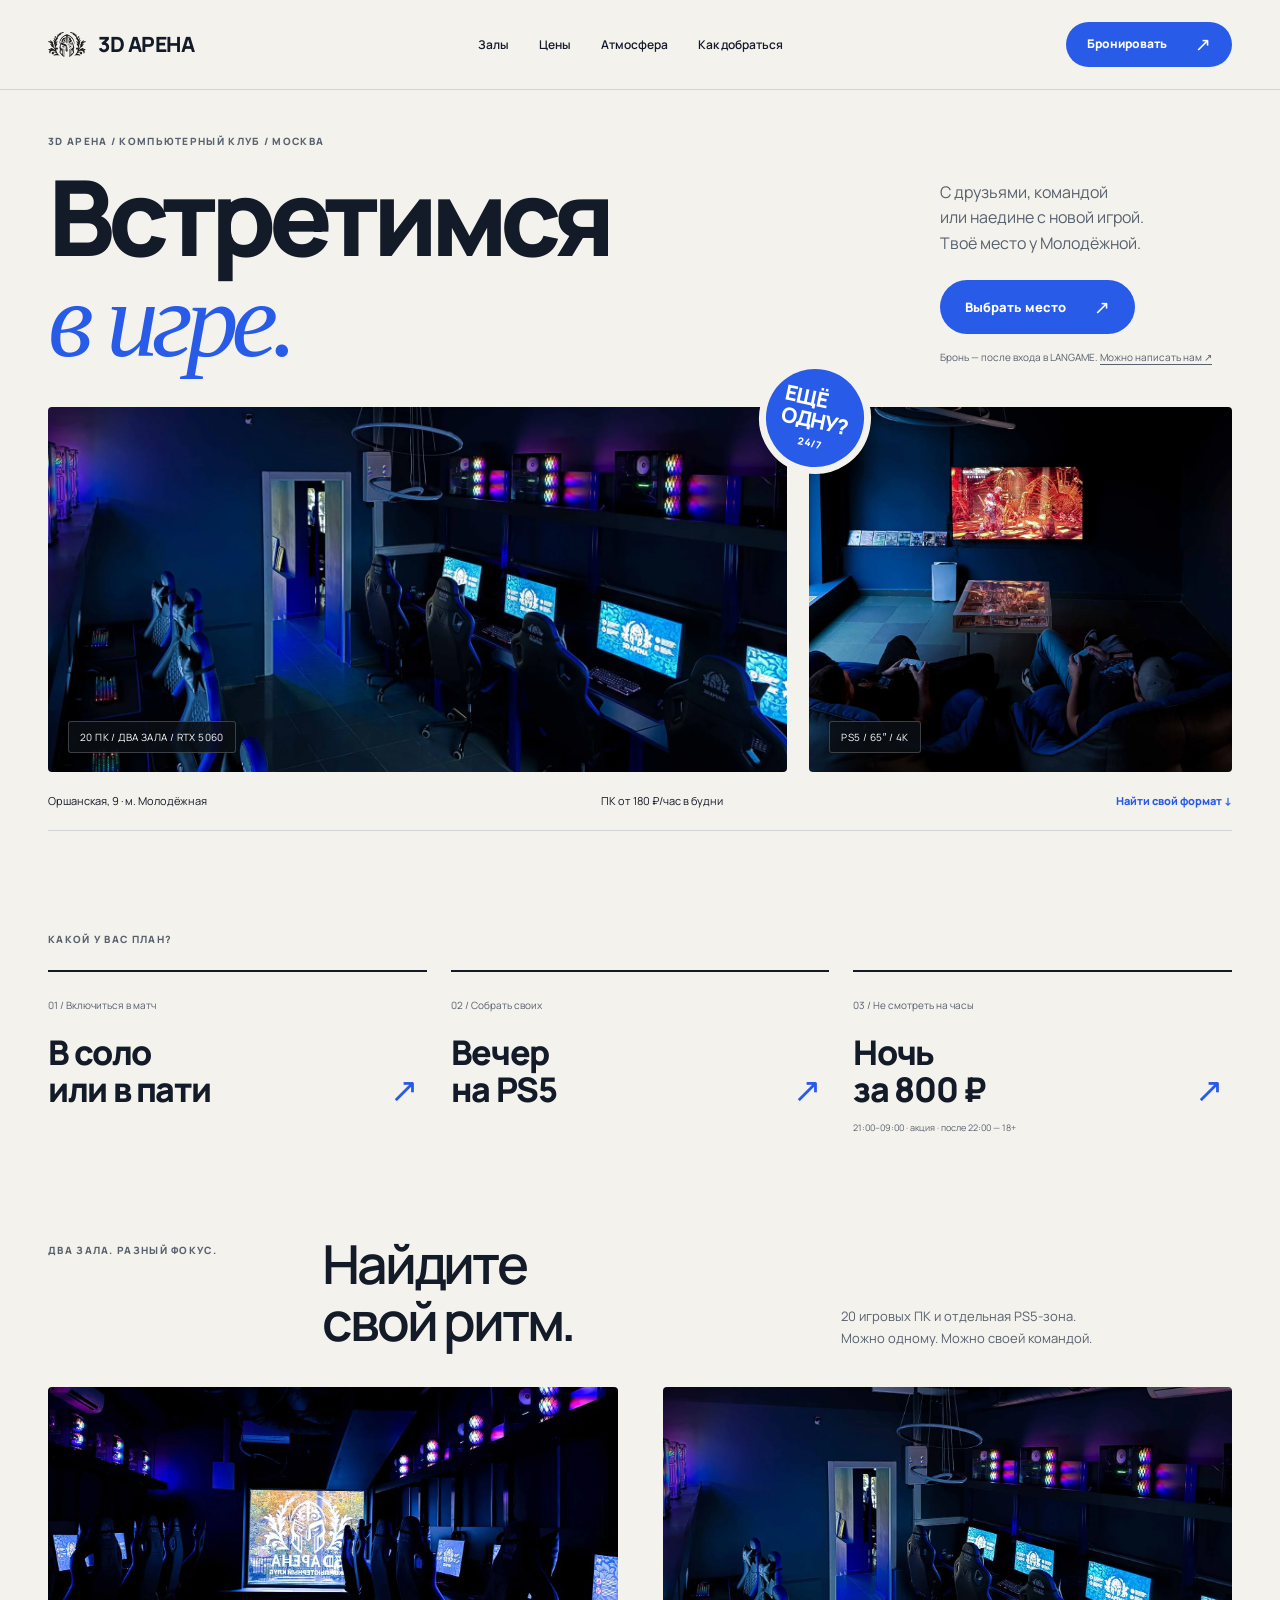
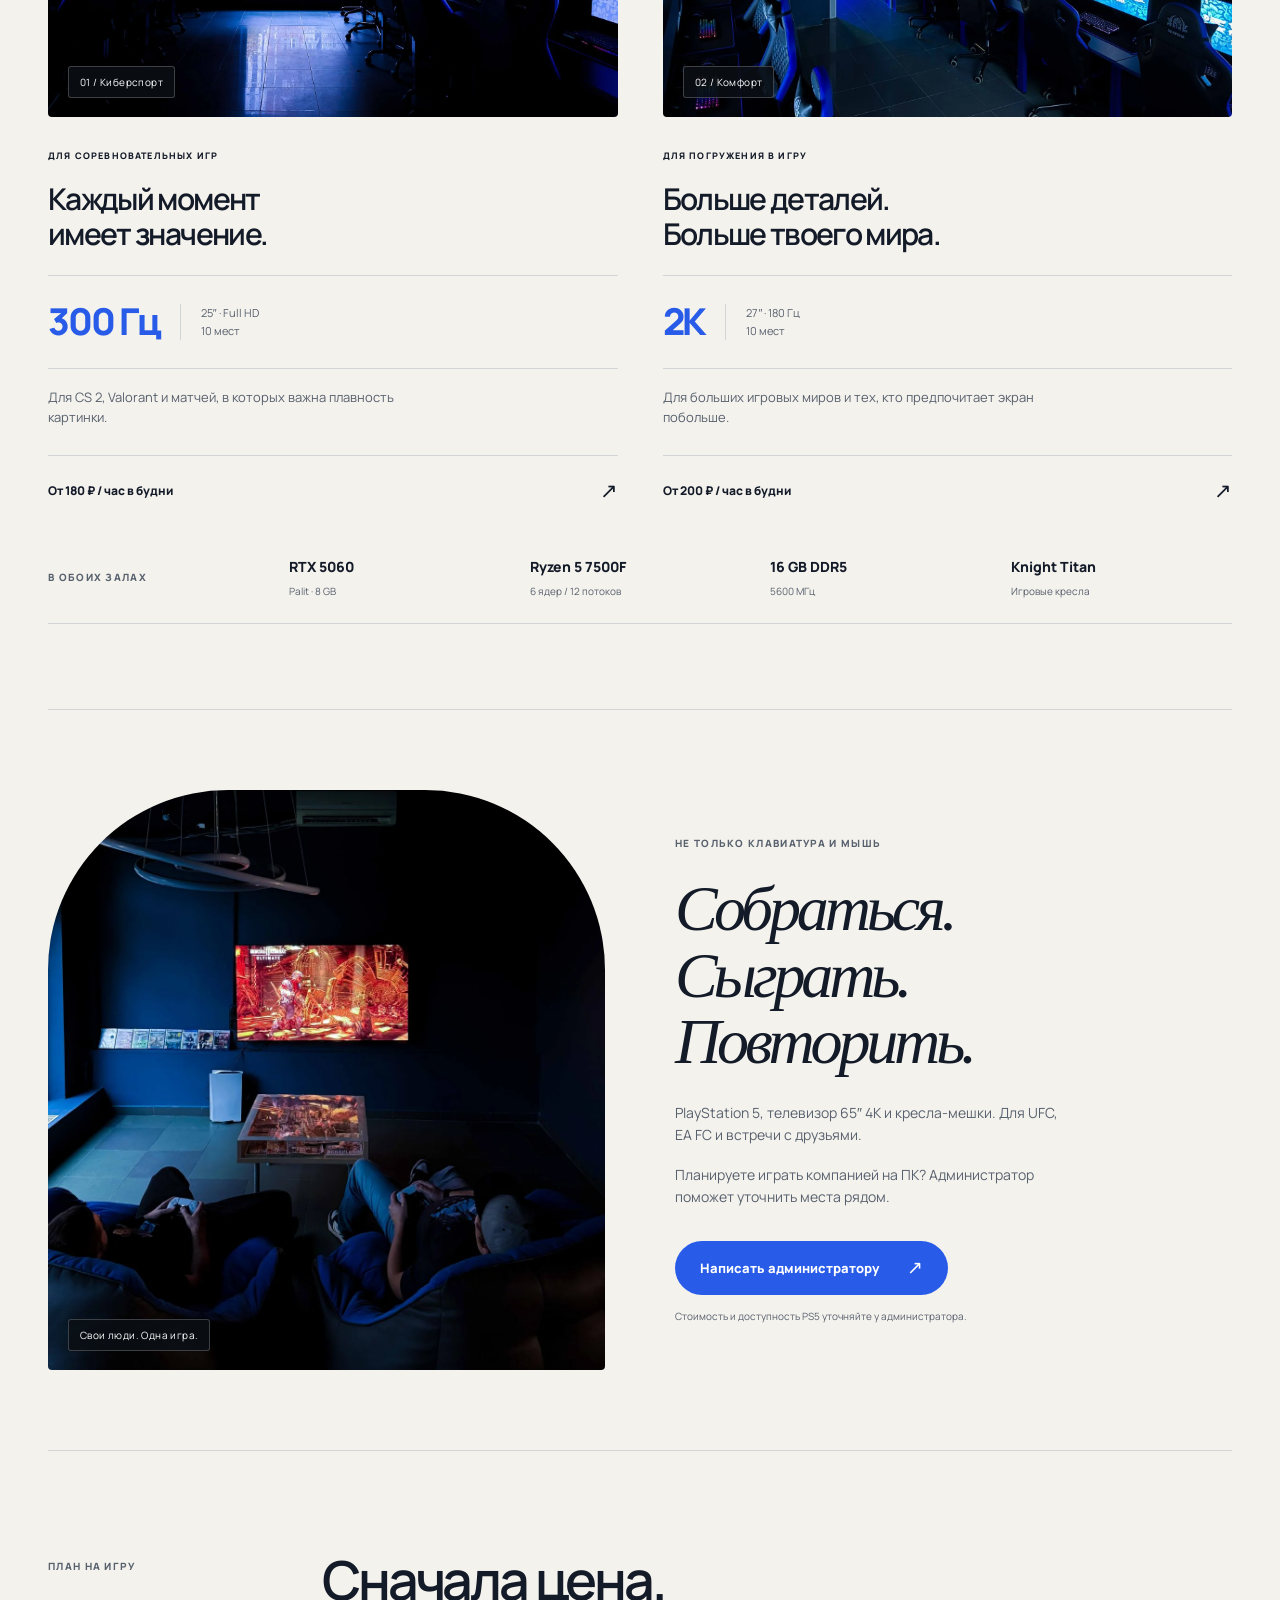
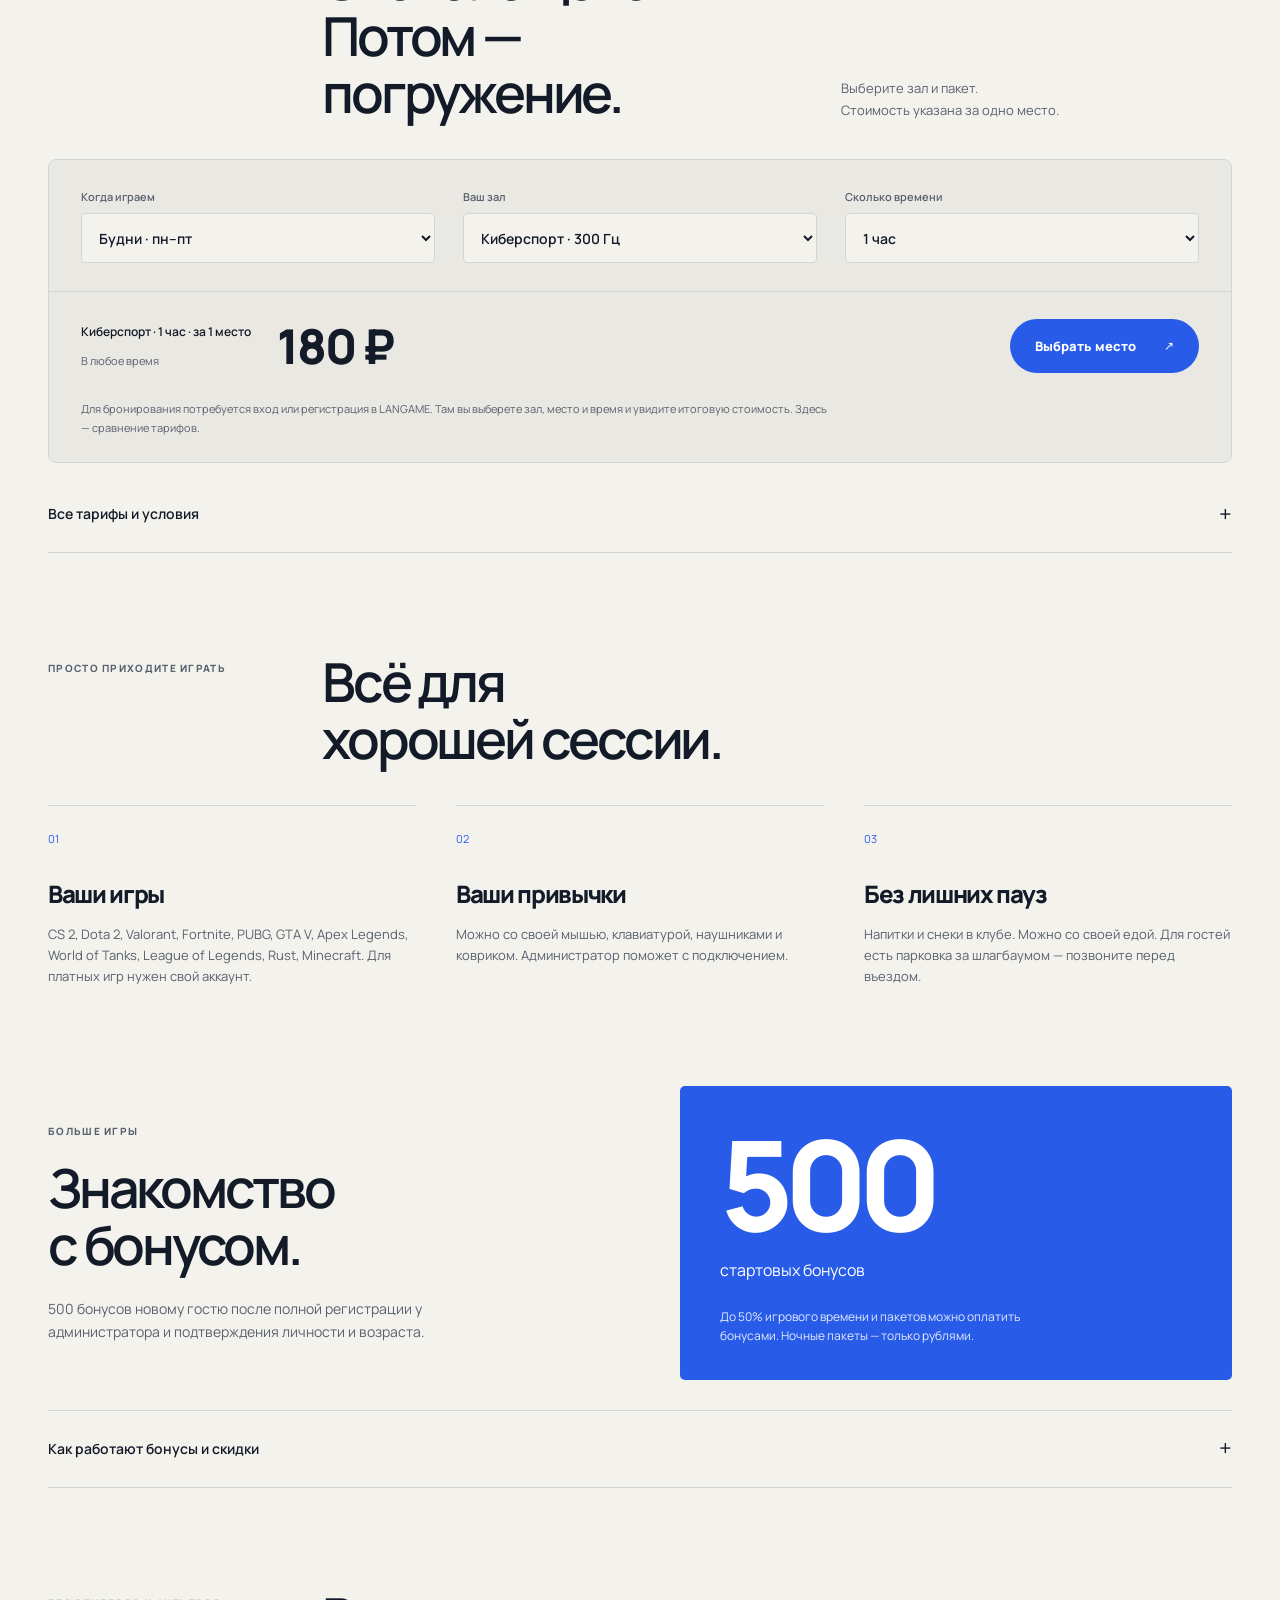
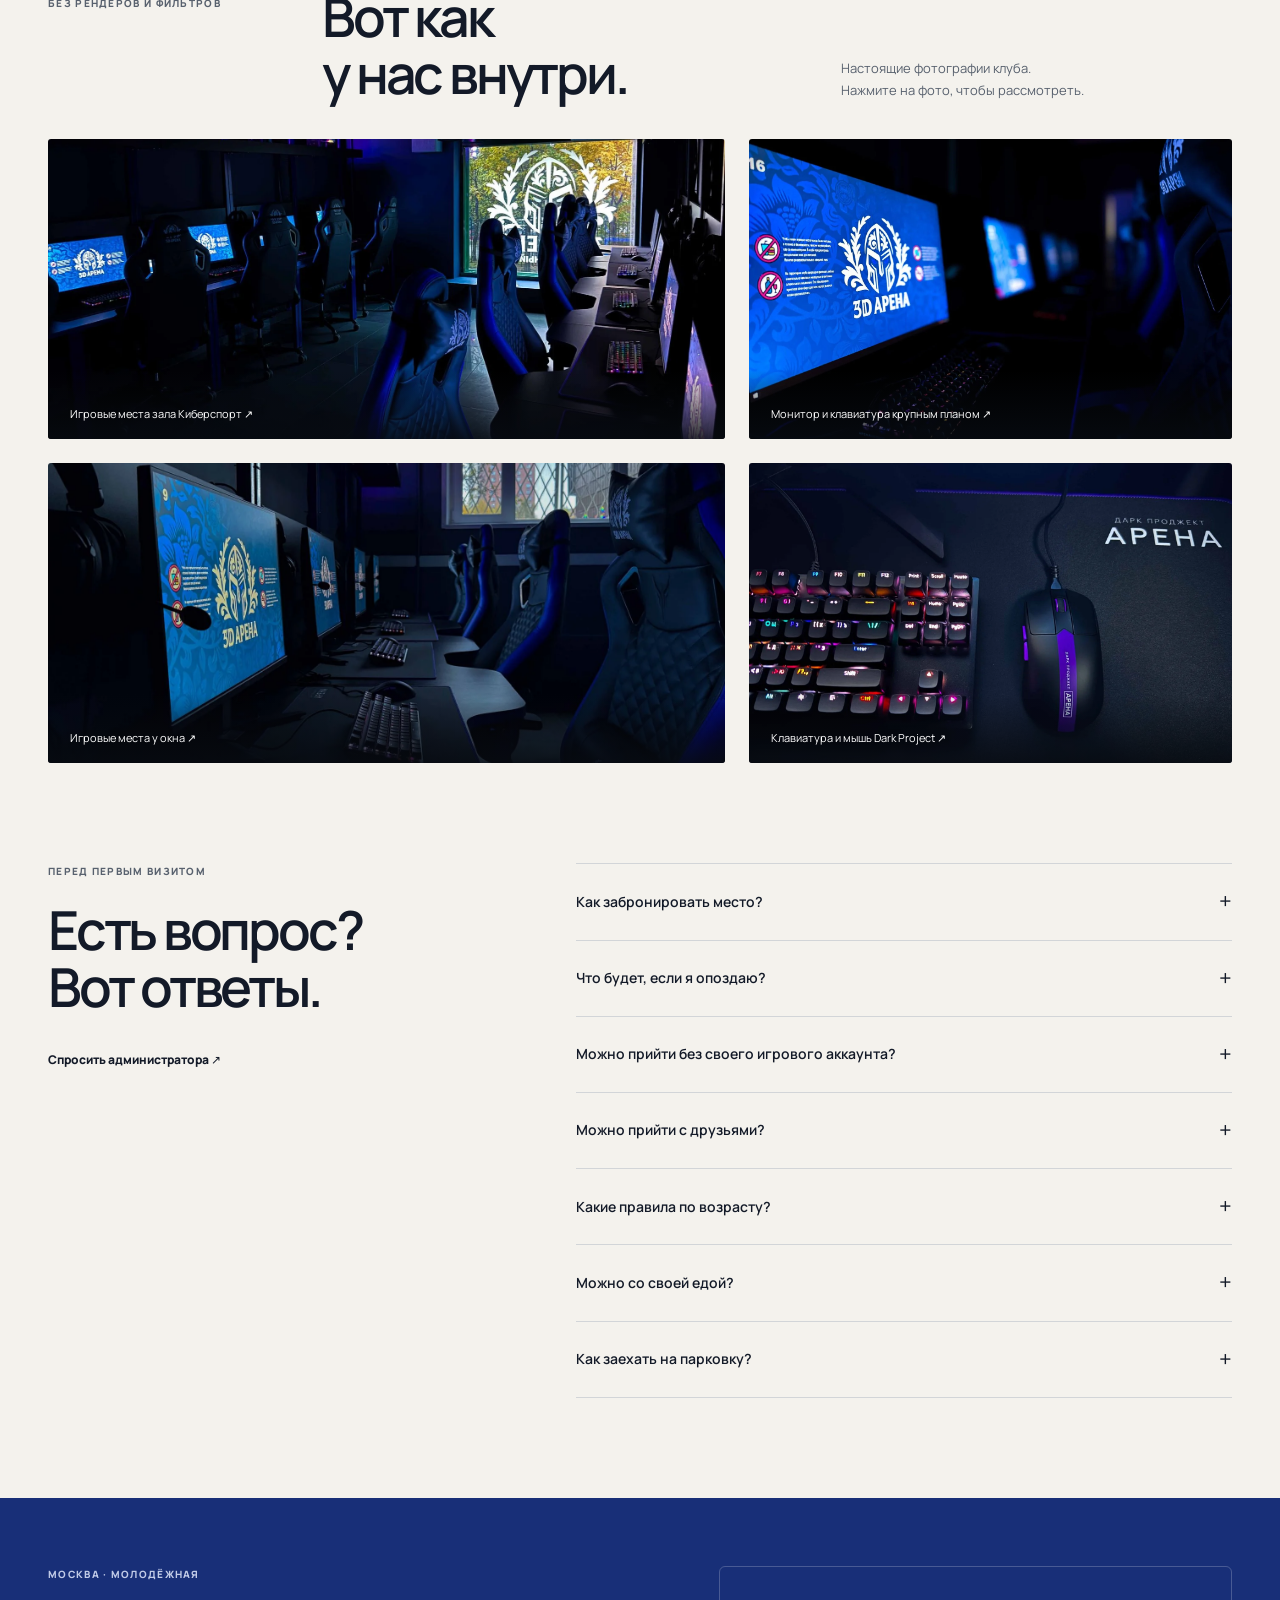
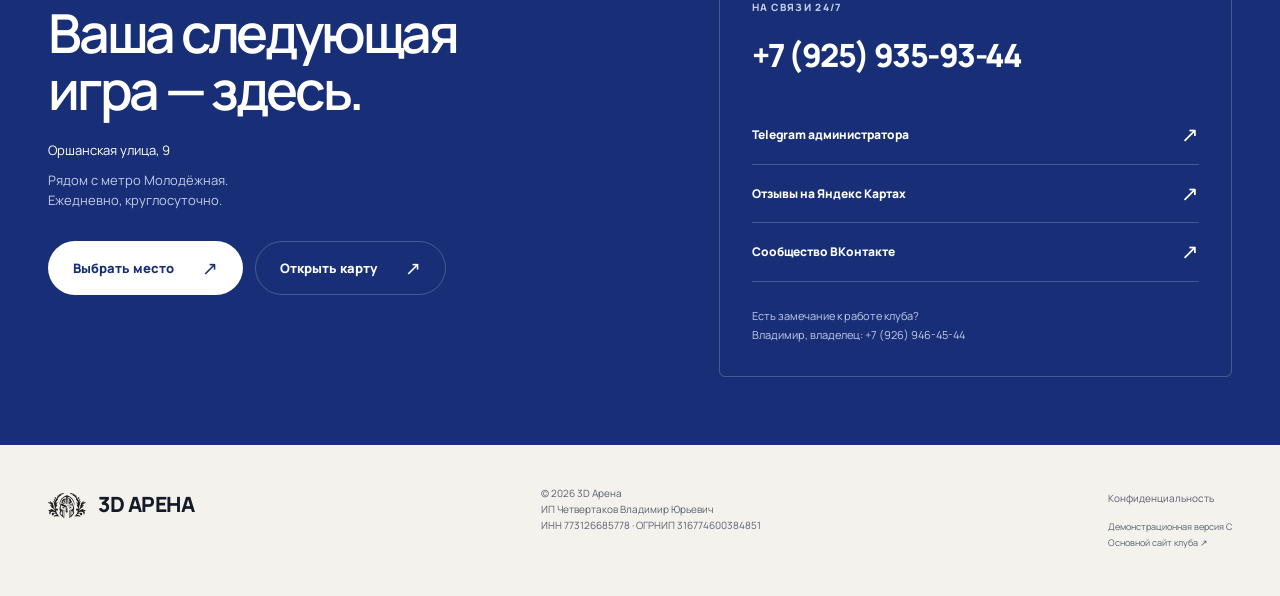
==== index.html @ 1ba3239b "Build Social website concept with verified tariffs and experiment plan" ====
<!doctype html><html lang="ru"><head><meta charset="utf-8"><meta name="viewport" content="width=device-width, initial-scale=1"><meta name="robots" content="noindex, nofollow"><title>3D Арена — встретимся в игре</title><meta name="description" content="Компьютерный клуб 3D Арена у метро Молодёжная. Два зала, RTX 5060, PS5. Оршанская, 9. Круглосуточно."><meta name="theme-color" content="#f3f1eb"><link rel="icon" href="assets/mark.svg" type="image/svg+xml"><link rel="stylesheet" href="styles.css?v=20260918-5"><script defer src="config.js"></script><script defer src="pricing.js"></script><script defer src="attribution.js"></script><script defer src="app.js?v=20260918-5"></script></head><body class="social" data-variant="C"><a class="skip" href="#main">К содержанию</a><header class="header"><a href="./" class="brand" aria-label="3D Арена — главная"><img src="assets/mark.svg" alt="" width="40" height="40"><span>3D АРЕНА</span></a><nav aria-label="Основная навигация"><button class="menu-button" aria-expanded="false" aria-controls="nav-links">Меню <span aria-hidden="true">☰</span></button><div class="nav-links" id="nav-links"><a href="#spaces">Залы</a><a href="#prices">Цены</a><a href="#gallery">Атмосфера</a><a href="#contacts">Как добраться</a></div></nav><a class="button primary header-cta" href="https://langame.ru/799456996_computerniy_club_3d-arena_moskva/booking" data-booking data-track="langame_booking" data-placement="header">Бронировать<span aria-hidden="true">↗</span></a></header><main id="main"><section class="hero-social wrap"><div class="social-hero-heading"><p class="eyebrow">3D АРЕНА / КОМПЬЮТЕРНЫЙ КЛУБ / МОСКВА</p><div class="title-row"><h1>Встретимся<br><em>в игре.</em></h1><div><p>С друзьями, командой<br>или наедине с новой игрой.<br>Твоё место у Молодёжной.</p><a class="button primary" href="https://langame.ru/799456996_computerniy_club_3d-arena_moskva/booking" data-booking data-track="langame_booking" data-placement="hero">Выбрать место<span aria-hidden="true">↗</span></a><p class="booking-note">Бронь — после входа в LANGAME. <a href="https://t.me/IIIDArena" data-track="booking_telegram">Можно написать нам ↗</a></p></div></div></div><div class="photo-story"><div class="story-wide"><img class="" src="assets/hall-15.webp" alt="Игровой зал Комфорт в 3D Арене" width="1600" height="1200" loading="eager" decoding="async" fetchpriority=high><span class="image-tag">20 ПК / ДВА ЗАЛА / RTX 5060</span></div><div class="story-side"><img class="" src="assets/hall-12.webp" alt="Зона PlayStation 5 для встречи с друзьями" width="1600" height="1200" loading="eager" decoding="async" fetchpriority=high><span class="image-tag">PS5 / 65″ / 4K</span></div><div class="round-label" aria-hidden="true">ЕЩЁ<br>ОДНУ?<span>24/7</span></div></div><div class="social-caption"><span>Оршанская, 9 · м. Молодёжная</span><span>ПК от 180 ₽/час в будни</span><a href="#spaces">Найти свой формат ↓</a></div></section><section class="wrap scenarios"><p class="eyebrow">Какой у вас план?</p><div><a href="#spaces"><span>01 / Включиться в матч</span><strong>В соло<br>или в пати <i>↗</i></strong></a><a href="#together"><span>02 / Собрать своих</span><strong>Вечер<br>на PS5 <i>↗</i></strong></a><a href="#prices"><span>03 / Не смотреть на часы</span><strong>Ночь<br>за 800 ₽ <i>↗</i></strong><small>21:00–09:00 · акция · после 22:00 — 18+</small></a></div></section><section class="wrap spaces" id="spaces"><div class="section-top"><p class="eyebrow">Два зала. Разный фокус.</p><h2>Найдите<br>свой ритм.</h2><p>20 игровых ПК и отдельная PS5-зона.<br>Можно одному. Можно своей командой.</p></div><div class="space-grid"><article class="space-card"><div class="space-image"><img class="" src="assets/hall-01.webp" alt="Зал Киберспорт: ряды игровых компьютеров в 3D Арене" width="1600" height="1200" loading="lazy" decoding="async" ><span class="image-tag">01 / Киберспорт</span></div><div class="space-copy"><span class="eyebrow">Для соревновательных игр</span><h3>Каждый момент<br>имеет значение.</h3><div class="spec-line"><strong>300 Гц</strong><span>25″ · Full HD<br>10 мест</span></div><p>Для CS 2, Valorant и матчей, в которых важна плавность картинки.</p><a class="text-link" href="#prices" data-choose-hall="esports">От 180 ₽ / час в будни <span>↗</span></a></div></article><article class="space-card"><div class="space-image"><img class="" src="assets/hall-15.webp" alt="Зал Комфорт: игровые места с большими мониторами" width="1600" height="1200" loading="lazy" decoding="async" ><span class="image-tag">02 / Комфорт</span></div><div class="space-copy"><span class="eyebrow">Для погружения в игру</span><h3>Больше деталей.<br>Больше твоего мира.</h3><div class="spec-line"><strong>2K</strong><span>27″ · 180 Гц<br>10 мест</span></div><p>Для больших игровых миров и тех, кто предпочитает экран побольше.</p><a class="text-link" href="#prices" data-choose-hall="comfort">От 200 ₽ / час в будни <span>↗</span></a></div></article></div><div class="hardware"><p class="eyebrow">В обоих залах</p><div><strong>RTX 5060</strong><span>Palit · 8 GB</span></div><div><strong>Ryzen 5 7500F</strong><span>6 ядер / 12 потоков</span></div><div><strong>16 GB DDR5</strong><span>5600 МГц</span></div><div><strong>Knight Titan</strong><span>Игровые кресла</span></div></div></section><section class="social-section wrap" id="together"><div class="social-photo"><img class="" src="assets/hall-12.webp" alt="Друзья играют на PlayStation 5 в зоне с креслами-мешками" width="1600" height="1200" loading="lazy" decoding="async" ><span class="image-tag">Свои люди. Одна игра.</span></div><div class="social-copy"><p class="eyebrow">Не только клавиатура и мышь</p><h2>Собраться.<br>Сыграть.<br>Повторить.</h2><p>PlayStation 5, телевизор 65″ 4K и кресла-мешки. Для UFC, EA FC и встречи с друзьями.</p><p>Планируете играть компанией на ПК? Администратор поможет уточнить места рядом.</p><a class="button primary" href="https://t.me/IIIDArena" data-track="booking_telegram">Написать администратору <span>↗</span></a><small>Стоимость и доступность PS5 уточняйте у администратора.</small></div></section><section class="picker-section wrap" id="prices"><div class="section-top"><p class="eyebrow">План на игру</p><h2>Сначала цена.<br>Потом — погружение.</h2><p>Выберите зал и пакет.<br>Стоимость указана за одно место.</p></div><div id="price-picker" class="price-picker" hidden><div class="picker-controls"><label>Когда играем<select name="day"><option value="weekday">Будни · пн–пт</option><option value="weekend">Выходные · сб–вс</option></select></label><label>Ваш зал<select name="hall"><option value="esports">Киберспорт · 300 Гц</option><option value="comfort">Комфорт · 2K</option></select></label><label>Сколько времени<select name="pack"><option value="hour">1 час</option><option value="three">3 часа</option><option value="six">6 часов</option><option value="night">Ночь · 21:00–09:00</option><option value="morning">Утро · 08:00–13:00</option></select></label></div><div class="quote" aria-live="polite" aria-atomic="true"><div><span id="quote-label">Киберспорт · 1 час · за 1 место</span><strong id="quote-price">180 ₽</strong><small id="quote-condition">В любое время</small></div><a class="button primary" href="https://langame.ru/799456996_computerniy_club_3d-arena_moskva/booking" data-booking data-track="langame_booking" data-placement="price_picker">Выбрать место<span aria-hidden="true">↗</span></a></div><p class="fine">Для бронирования потребуется вход или регистрация в LANGAME. Там вы выберете зал, место и время и увидите итоговую стоимость. Здесь — сравнение тарифов.</p></div><details class="all-prices"><summary>Все тарифы и условия <span aria-hidden="true">+</span></summary><div class="table-scroll"><table><caption>Цена за одно место, ₽</caption><thead><tr><th scope="col">День / зал</th><th scope="col">1 час</th><th scope="col">3 часа</th><th scope="col">6 часов</th><th scope="col">Ночь*</th><th scope="col">Утро**</th></tr></thead><tbody><tr><th scope="row">Будни · Киберспорт</th><td>180</td><td>490</td><td>870</td><td>800</td><td>540</td></tr><tr><th scope="row">Будни · Комфорт</th><td>200</td><td>540</td><td>960</td><td>800</td><td>600</td></tr><tr><th scope="row">Выходные · Киберспорт</th><td>200</td><td>540</td><td>960</td><td>800</td><td>600</td></tr><tr><th scope="row">Выходные · Комфорт</th><td>220</td><td>600</td><td>1 060</td><td>800</td><td>660</td></tr></tbody></table></div><p class="fine">* Ночь 21:00–09:00: акция 800 ₽ вместо базовой цены. Базовая цена: Киберспорт 1 080 / 1 190 ₽, Комфорт 1 190 / 1 310 ₽ (будни / выходные). Ночной пакет оплачивается рублями. После 22:00 — 18+.</p><p class="fine">** Утро 08:00–13:00. Будни — понедельник–пятница; выходные — суббота–воскресенье. Условия акций и тариф на дату посещения уточняйте в LANGAME или у администратора.</p></details><noscript><p>Для сравнения цен откройте «Все тарифы и условия» выше.</p></noscript></section><section class="wrap visit"><div class="section-top"><p class="eyebrow">Просто приходите играть</p><h2>Всё для<br>хорошей сессии.</h2></div><div class="benefit-grid"><article><span class="number">01</span><h3>Ваши игры</h3><p>CS 2, Dota 2, Valorant, Fortnite, PUBG, GTA V, Apex Legends, World of Tanks, League of Legends, Rust, Minecraft. Для платных игр нужен свой аккаунт.</p></article><article><span class="number">02</span><h3>Ваши привычки</h3><p>Можно со своей мышью, клавиатурой, наушниками и ковриком. Администратор поможет с подключением.</p></article><article><span class="number">03</span><h3>Без лишних пауз</h3><p>Напитки и снеки в клубе. Можно со своей едой. Для гостей есть парковка за шлагбаумом — позвоните перед въездом.</p></article></div></section><section class="wrap promos" id="offers"><div class="offer-head"><p class="eyebrow">Больше игры</p><h2>Знакомство<br>с бонусом.</h2><p>500 бонусов новому гостю после полной регистрации у администратора и подтверждения личности и возраста.</p></div><div class="offer-number"><strong>500</strong><span>стартовых бонусов</span><p>До 50% игрового времени и пакетов можно оплатить бонусами. Ночные пакеты — только рублями.</p></div><details><summary>Как работают бонусы и скидки <span>+</span></summary><div class="bonus-grid"><div><h3>Приглашайте друзей</h3><p>100 бонусов за нового гостя. Ещё по 100 бонусов за подписку на Telegram и VK после подтверждения администратору.</p></div><div><h3>За разовое пополнение</h3><p>От 1 000 ₽ → +150 бонусов<br>От 2 000 ₽ → +350<br>От 3 000 ₽ → +600<br>От 4 000 ₽ → +900<br>От 5 000 ₽ → +1 250</p></div><div><h3>Накопительная скидка</h3><p>От 5 000 ₽ → 1%<br>От 10 001 ₽ → 2%<br>От 20 001 ₽ → 3%<br>От 30 001 ₽ → 4%<br>От 40 001 ₽ → 5%</p></div></div><p class="fine">Каждая акция действует отдельно. Текущие условия уточняйте у администратора. Для активации стартовых бонусов нужен документ для подтверждения личности и возраста.</p><a class="text-link" href="https://t.me/IIIDArena" data-track="booking_telegram">Уточнить условия <span>↗</span></a></details></section><section class="wrap gallery" id="gallery"><div class="section-top"><p class="eyebrow">Без рендеров и фильтров</p><h2>Вот как<br>у нас внутри.</h2><p>Настоящие фотографии клуба.<br>Нажмите на фото, чтобы рассмотреть.</p></div><div class="gallery-grid"><a href="assets/hall-03.webp" data-photo><img class="" src="assets/hall-03.webp" alt="Игровые места зала Киберспорт" width="1600" height="1200" loading="lazy" decoding="async" ><span>Игровые места зала Киберспорт ↗</span></a><a href="assets/hall-07.webp" data-photo><img class="" src="assets/hall-07.webp" alt="Монитор и клавиатура крупным планом" width="1600" height="1200" loading="lazy" decoding="async" ><span>Монитор и клавиатура крупным планом ↗</span></a><a href="assets/hall-13.webp" data-photo><img class="" src="assets/hall-13.webp" alt="Игровые места у окна" width="1600" height="1200" loading="lazy" decoding="async" ><span>Игровые места у окна ↗</span></a><a href="assets/hall-14.webp" data-photo><img class="" src="assets/hall-14.webp" alt="Клавиатура и мышь Dark Project" width="1600" height="1200" loading="lazy" decoding="async" ><span>Клавиатура и мышь Dark Project ↗</span></a></div></section><section class="wrap faq" id="faq"><div><p class="eyebrow">Перед первым визитом</p><h2>Есть вопрос?<br>Вот ответы.</h2><a class="text-link" href="https://t.me/IIIDArena" data-track="booking_telegram">Спросить администратора ↗</a></div><div><details><summary>Как забронировать место?<span aria-hidden="true">+</span></summary><p>Нажмите «Выбрать место»: откроется LANGAME. Войдите или зарегистрируйтесь, затем выберите зал, компьютер и время. Итоговая стоимость и наличие мест показываются в системе бронирования.</p></details><details><summary>Что будет, если я опоздаю?<span aria-hidden="true">+</span></summary><p>Оплаченная бронь сохраняется до конца забронированного времени. Бронь до оплаты — 15 минут. Если задерживаетесь, предупредите администратора.</p></details><details><summary>Можно прийти без своего игрового аккаунта?<span aria-hidden="true">+</span></summary><p>Для бесплатных игр, включая CS 2 и Dota 2, есть гостевые аккаунты. Для платных игр используйте свой аккаунт.</p></details><details><summary>Можно прийти с друзьями?<span aria-hidden="true">+</span></summary><p>Да. В каждом зале 10 мест. До приезда выберите соседние места в LANGAME или уточните наличие у администратора.</p></details><details><summary>Какие правила по возрасту?<span aria-hidden="true">+</span></summary><p>На сайте клуба указан режим 18+ после 22:00. Для регистрации и подтверждения возраста возьмите документ. Условия дневного посещения уточняйте у администратора.</p></details><details><summary>Можно со своей едой?<span aria-hidden="true">+</span></summary><p>Да. В клубе также есть напитки, снеки, микроволновка и гриль для сэндвичей.</p></details><details><summary>Как заехать на парковку?<span aria-hidden="true">+</span></summary><p>Парковка для гостей находится во дворе за шлагбаумом. Позвоните +7 (925) 935-93-44: администратор подскажет, как заехать. Наличие свободного места уточняйте перед приездом.</p></details></div></section><section class="contacts" id="contacts"><div class="wrap contacts-grid"><div><p class="eyebrow">Москва · Молодёжная</p><h2>Ваша следующая<br>игра — здесь.</h2><p class="address">Оршанская улица, 9</p><p>Рядом с метро Молодёжная.<br>Ежедневно, круглосуточно.</p><div class="actions"><a class="button primary" href="https://langame.ru/799456996_computerniy_club_3d-arena_moskva/booking" data-booking data-track="langame_booking" data-placement="contacts">Выбрать место<span aria-hidden="true">↗</span></a><a class="button secondary" href="https://yandex.ru/maps/org/3d_arena/107910722858/" data-track="route_click">Открыть карту <span>↗</span></a></div></div><div class="contact-card"><p class="eyebrow">На связи 24/7</p><a class="phone" href="tel:+79259359344" data-track="booking_call">+7 (925) 935-93-44</a><a class="text-link" href="https://t.me/IIIDArena" data-track="booking_telegram">Telegram администратора <span>↗</span></a><a class="text-link" href="https://yandex.ru/maps/org/3d_arena/107910722858/" data-track="reviews_click">Отзывы на Яндекс Картах <span>↗</span></a><a class="text-link" href="https://vk.com/3d_arena">Сообщество ВКонтакте <span>↗</span></a><p class="fine">Есть замечание к работе клуба?<br>Владимир, владелец: <a href="tel:+79269464544">+7 (926) 946-45-44</a></p></div></div></section></main><footer class="wrap footer"><a class="brand" href="./"><img src="assets/mark.svg" alt="" width="36" height="36"><span>3D АРЕНА</span></a><p>© 2026 3D Арена<br>ИП Четвертаков Владимир Юрьевич<br>ИНН 773126685778 · ОГРНИП 316774600384851</p><div><a href="privacy.html">Конфиденциальность</a><p class="fine">Демонстрационная версия C<br><a href="https://3d-arena.ru/">Основной сайт клуба ↗</a></p></div></footer><div class="mobile-bar"><a href="#prices">Тарифы</a><a class="button primary" href="https://langame.ru/799456996_computerniy_club_3d-arena_moskva/booking" data-booking data-track="langame_booking" data-placement="mobile_bar">Выбрать место<span aria-hidden="true">↗</span></a></div><dialog id="photo-dialog"><button aria-label="Закрыть фотографию">Закрыть ×</button><img alt="" width="1600" height="1200"><p></p></dialog></body></html>
---- styles.css ----
@font-face{font-family:Manrope;src:url('assets/fonts/manrope-400.ttf') format('truetype');font-weight:400;font-display:swap}@font-face{font-family:Manrope;src:url('assets/fonts/manrope-600.ttf') format('truetype');font-weight:600;font-display:swap}@font-face{font-family:Manrope;src:url('assets/fonts/manrope-800.ttf') format('truetype');font-weight:800;font-display:swap}
:root{--bg:#0b1015;--surface:#141b23;--text:#f3f5f8;--muted:#a5afbe;--line:#2b3541;--accent:#315fde;--blue:#729aff;--pad:48px;color-scheme:dark;font-family:Manrope,Arial,sans-serif;font-synthesis:none;scroll-behavior:smooth;scroll-padding-top:110px}*{box-sizing:border-box}body{margin:0;background:var(--bg);color:var(--text);font-size:15px;line-height:1.6}a{color:inherit;text-decoration:none}button,select{font:inherit}button,a,select{-webkit-tap-highlight-color:transparent}button,summary,select{cursor:pointer}button{color:inherit}img{display:block;max-width:100%;height:auto}h1,h2,h3,p{margin:0}h1,h2,h3{font-weight:800;line-height:1.06;letter-spacing:-.055em}h1{font-size:clamp(56px,6.8vw,104px)}h2{font-size:clamp(38px,4.2vw,62px)}h3{font-size:30px;line-height:1.17}p{color:var(--muted)}em{font-style:normal;color:var(--blue)}:focus-visible{outline:3px solid #f9c954;outline-offset:5px}.wrap{width:min(1360px,calc(100% - var(--pad)*2));margin-inline:auto}.eyebrow{text-transform:uppercase;letter-spacing:.13em;font-size:10px;font-weight:800;line-height:1.6}.skip{position:fixed;top:-100px;left:16px;background:var(--accent);color:white;padding:16px;z-index:100}.skip:focus{top:10px}.header{height:92px;width:min(1456px,100%);padding:0 var(--pad);margin:auto;display:flex;align-items:center;justify-content:space-between;gap:28px;border-bottom:1px solid var(--line)}.brand{display:flex;align-items:center;gap:12px;white-space:nowrap;font-weight:800;font-size:21px;letter-spacing:-.02em}.brand img{width:38px;height:40px;object-fit:contain}.nav-links{display:flex;gap:30px;font-size:12px;font-weight:600}.nav-links a{padding:14px 0}.nav-links a:hover,.text-link:hover{color:var(--blue)}.button{display:inline-flex;align-items:center;justify-content:space-between;gap:28px;min-height:54px;padding:16px 24px;border:1px solid transparent;border-radius:6px;font-size:13px;font-weight:800;line-height:1.4;transition:background .18s,transform .18s}.button span{font-size:19px;line-height:1}.button:hover{transform:translateY(-2px)}.primary{background:var(--accent);color:#fff}.primary:hover{background:#2e62ec}.secondary{border-color:var(--line);background:transparent}.secondary:hover{background:var(--surface)}.header-cta{min-height:44px;padding:12px 20px;font-size:12px}.menu-button{display:none}.actions{display:flex;flex-wrap:wrap;gap:12px}.hero-select{display:grid;grid-template-columns:1.02fr 1fr;gap:32px;padding-block:48px 36px;align-items:stretch}.hero-copy{padding-block:28px 20px;align-self:center}.hero-copy .eyebrow{margin-bottom:25px}.status-dot{display:inline-block;width:6px;height:6px;border-radius:50%;background:#91ddb2;margin-right:7px}.hero-description{font-size:17px;line-height:1.65;margin-top:26px}.hero-copy .actions{margin-top:34px}.hero-location{font-size:11px;margin-top:25px}.hero-location span{margin-inline:10px}.hero-visual{position:relative;min-height:470px;overflow:hidden;border-radius:8px;background:#101927}.hero-visual>img{width:100%;height:100%;position:absolute;inset:0;object-fit:cover;object-position:51% center}.hero-visual:after{content:'';position:absolute;inset:0;background:linear-gradient(180deg,rgba(0,0,0,.3),transparent 35%,rgba(0,0,0,.72))}.visual-top,.visual-bottom{position:absolute;z-index:1;left:28px;right:28px;display:flex;align-items:center;justify-content:space-between}.visual-top{top:23px;font-size:9px;letter-spacing:.09em}.visual-top span:last-child{background:#ffffff16;border:1px solid #ffffff38;padding:5px 9px;border-radius:3px}.visual-bottom{bottom:27px}.visual-bottom strong{font-size:76px;line-height:1;letter-spacing:-.06em}.visual-bottom strong span{font-size:20px;margin-left:8px}.visual-bottom p{color:#ddd;font-size:11px;margin-top:7px}.visual-bottom a{width:48px;height:48px;display:grid;place-items:center;border:1px solid #ffffff65;border-radius:50%;font-size:24px}.facts-strip{display:grid;grid-template-columns:repeat(4,1fr);border-block:1px solid var(--line);padding-block:23px;gap:20px}.facts-strip>div{display:flex;gap:13px;align-items:center;justify-content:center;border-right:1px solid var(--line)}.facts-strip>div:first-child{justify-content:flex-start}.facts-strip>div:last-child{border:0}.facts-strip strong{font-size:19px;font-weight:800;letter-spacing:-.045em;white-space:nowrap}.facts-strip span{font-size:10px;color:var(--muted)}section.wrap:not(.hero-select):not(.hero-social){padding-top:100px}.section-top{display:grid;grid-template-columns:.46fr 1fr .75fr;align-items:end;gap:30px;margin-bottom:38px}.section-top>.eyebrow{align-self:start;padding-top:7px}.section-top>p:last-child:not(.eyebrow){font-size:13px;line-height:1.7}.price-picker{border:1px solid var(--line);background:var(--surface);border-radius:8px;overflow:hidden}.price-picker[hidden]{display:none}.picker-controls{display:grid;grid-template-columns:repeat(3,1fr);gap:28px;padding:28px 32px;border-bottom:1px solid var(--line)}label{font-size:11px;color:var(--muted);font-weight:600;display:block}select{display:block;margin-top:7px;width:100%;min-height:50px;padding:10px 30px 10px 13px;background:var(--bg);color:var(--text);border:1px solid var(--line);border-radius:4px;font-size:14px}.quote{padding:26px 32px;display:flex;align-items:center;justify-content:space-between;gap:24px}.quote>div{display:grid;grid-template-columns:auto auto;align-items:center;gap:2px 26px}.quote strong{font-size:48px;line-height:1.15;letter-spacing:-.045em;grid-column:2;grid-row:1/3;white-space:nowrap}.quote span{font-weight:600;font-size:12px}.quote small{font-size:11px;color:var(--muted)}.fine{font-size:11px;line-height:1.75;color:var(--muted)}.price-picker>.fine{padding:0 32px 24px;max-width:810px}.all-prices{margin-top:14px;border-bottom:1px solid var(--line)}summary{list-style:none;font-weight:600;display:flex;justify-content:space-between;gap:25px;align-items:center;padding:20px 0;font-size:14px}summary::-webkit-details-marker{display:none}summary span{font-size:22px;font-weight:400;transition:transform .2s}details[open]>summary span{transform:rotate(45deg)}details p{margin-bottom:18px}table{border-collapse:collapse;width:100%;text-align:left;font-size:12px}caption{text-align:left;padding-bottom:10px;color:var(--muted)}td,th{padding:13px 17px;border-bottom:1px solid var(--line);white-space:nowrap}thead th{color:var(--muted)}.table-scroll{overflow-x:auto;margin-bottom:20px}.space-grid{display:grid;grid-template-columns:1fr 1fr;gap:24px}.space-card{border:1px solid var(--line);border-radius:8px;overflow:hidden;background:var(--surface)}.space-image{position:relative;height:300px;overflow:hidden}.space-image img{width:100%;height:100%;object-fit:cover;transition:transform .5s}.space-card:hover .space-image img{transform:scale(1.025)}.image-tag{position:absolute;bottom:19px;left:20px;background:#0b1015dc;color:#fff;border:1px solid #ffffff35;border-radius:3px;padding:7px 11px;font-size:10px;letter-spacing:.04em}.space-copy{padding:28px 32px}.space-copy h3{margin-top:15px}.space-copy .eyebrow{font-size:9px}.spec-line{display:flex;align-items:center;gap:20px;border-block:1px solid var(--line);margin-block:24px 18px;padding-block:16px}.spec-line strong{font-size:37px;font-weight:800;letter-spacing:-.055em;color:var(--blue)}.spec-line span{font-size:11px;color:var(--muted);border-left:1px solid var(--line);padding-left:20px}.space-copy>p{font-size:13px;max-width:390px;min-height:45px}.text-link{display:flex;align-items:center;justify-content:space-between;gap:20px;font-size:12px;font-weight:800;min-height:44px}.space-copy .text-link{border-top:1px solid var(--line);padding-top:18px;margin-top:23px}.text-link span{font-size:21px}.hardware{margin-top:25px;display:grid;grid-template-columns:repeat(5,1fr);gap:20px;align-items:center;padding-block:24px;border-bottom:1px solid var(--line)}.hardware>div{display:flex;flex-direction:column;gap:4px}.hardware strong{font-size:14px}.hardware span{font-size:10px;color:var(--muted)}.social-section{display:grid;grid-template-columns:1fr 1fr;gap:70px;align-items:center}.social-photo{position:relative;height:580px;overflow:hidden;border-radius:8px}.social-photo img{height:100%;width:100%;object-fit:cover;object-position:center 65%}.social-copy .eyebrow{margin-bottom:25px}.social-copy h2{font-size:clamp(45px,5vw,76px);margin-bottom:26px}.social-copy>p:not(.eyebrow){max-width:390px;font-size:14px;margin-bottom:17px}.social-copy .button{margin-top:15px}.social-copy small{display:block;color:var(--muted);font-size:10px;margin-top:13px}.benefit-grid{display:grid;grid-template-columns:repeat(3,1fr);gap:40px}.benefit-grid article{border-top:1px solid var(--line);padding-top:20px}.number{font-size:11px;color:var(--blue)}.benefit-grid h3{font-size:24px;margin-top:30px;margin-bottom:16px}.benefit-grid p{font-size:13px}.promos{display:grid;grid-template-columns:1fr 1fr;gap:0 80px;align-items:center}.offer-head{padding-left:0}.offer-head .eyebrow{margin-bottom:20px}.offer-head>p:last-child{font-size:14px;margin-top:25px;max-width:430px}.offer-number{background:var(--surface);border:1px solid var(--line);padding:35px 40px;border-radius:8px}.offer-number strong{display:block;font-size:125px;line-height:1;letter-spacing:-.08em;color:var(--blue);font-weight:800}.offer-number>span{display:block;font-size:16px;margin-top:12px}.offer-number p{font-size:12px;margin-top:23px;max-width:350px}.promos>details{grid-column:1/-1;margin-top:30px;border-block:1px solid var(--line)}.bonus-grid{display:grid;grid-template-columns:repeat(3,1fr);gap:35px;padding-top:15px}.bonus-grid h3{font-size:20px;margin-bottom:15px}.bonus-grid p{font-size:13px}.gallery-grid{display:grid;grid-template-columns:1.4fr 1fr;gap:24px}.gallery-grid a{position:relative;overflow:hidden;border-radius:6px;min-width:0}.gallery-grid img{height:300px;width:100%;object-fit:cover;transition:transform .4s}.gallery-grid a:hover img{transform:scale(1.025)}.gallery-grid a>span{position:absolute;bottom:0;left:0;right:0;padding:35px 22px 17px;background:linear-gradient(transparent,#070b11d9);font-size:11px;color:white}.faq{display:grid;grid-template-columns:.8fr 1.2fr;gap:90px}.faq h2{margin-block:22px}.faq>div:first-child .text-link{justify-content:flex-start}.faq details{border-bottom:1px solid var(--line)}.faq details:first-child{border-top:1px solid var(--line)}.faq details p{font-size:13px;padding-right:30px;max-width:570px}.contacts{margin-top:100px;background:var(--surface);padding-block:68px}.contacts-grid{display:grid;grid-template-columns:1.15fr 1fr;gap:80px}.contacts h2{margin-block:22px}.contacts .address{font-size:21px;color:var(--text);margin-bottom:9px}.contacts p:not(.eyebrow){font-size:13px}.contacts .actions{margin-top:30px}.contact-card{border:1px solid var(--line);border-radius:6px;padding:32px}.phone{display:block;font-size:clamp(19px,2.5vw,32px);letter-spacing:-.045em;font-weight:800;margin-block:15px 25px}.contact-card .text-link{border-bottom:1px solid var(--line);padding-block:12px}.contact-card p.fine{font-size:11px;margin-top:24px}.footer{padding-block:40px 45px;display:flex;justify-content:space-between;align-items:flex-start;gap:35px}.footer>p,.footer>div>a{font-size:10px;color:var(--muted)}.footer .fine{font-size:9px;margin-top:10px}.mobile-bar{display:none}dialog{border:1px solid var(--line);background:var(--bg);color:var(--text);padding:20px;border-radius:8px;max-width:min(1000px,95vw);max-height:95dvh}dialog::backdrop{background:#02050bed;backdrop-filter:blur(6px)}dialog img{max-height:75dvh;width:100%;object-fit:contain}dialog button{display:block;background:var(--surface);border:1px solid var(--line);padding:10px 18px;border-radius:4px;margin:0 0 15px auto}dialog p{font-size:12px;margin-top:12px}.policy{max-width:900px;padding-block:45px}.policy h1{font-size:48px;margin-block:35px}.policy h2{font-size:25px;margin-top:35px;margin-bottom:20px}.policy p,.policy li{font-size:14px;line-height:1.85;margin-bottom:20px}.policy a:not(.text-link){text-decoration:underline}.policy>p:first-of-type{padding:25px;border:1px solid var(--line)}
/* Editorial variant: distinct layout, common pricing and factual content. */
body.social{--bg:#f4f2ed;--surface:#eae8e2;--text:#131a28;--muted:#58616e;--line:#d2d5d8;--accent:#285ce8;--blue:#285ce8;color-scheme:light}.social .header{height:90px}.social .brand img{filter:brightness(.18)}.social .header-cta{border-radius:30px}.social .button{border-radius:30px}.social .hero-social{padding-top:43px}.social-hero-heading>.eyebrow{color:var(--muted);margin-bottom:17px}.title-row{display:flex;align-items:flex-end;justify-content:space-between;gap:40px;margin-bottom:37px}.title-row h1{font-size:clamp(72px,8.2vw,125px);line-height:.95;letter-spacing:-.07em}.title-row h1 em{font-family:Georgia,'Times New Roman',serif;font-style:italic;font-weight:400;letter-spacing:-.065em}.title-row>div{max-width:340px;padding-bottom:5px;margin-right:20px}.title-row p{font-size:16px;margin-bottom:24px}.photo-story{display:grid;grid-template-columns:1.75fr 1fr;gap:22px;position:relative}.photo-story>div:not(.round-label){height:365px;position:relative;overflow:hidden;border-radius:4px}.photo-story img{width:100%;height:100%;object-fit:cover}.story-side img{object-position:center 70%}.photo-story .round-label{position:absolute;width:112px;height:112px;border-radius:50%;display:flex;justify-content:center;align-items:center;flex-direction:column;background:var(--accent);color:white;top:-45px;right:30.5%;transform:rotate(12deg);font-weight:800;font-size:21px;line-height:1.05;letter-spacing:-.04em;border:7px solid var(--bg)}.round-label span{font-size:10px;margin-top:7px;letter-spacing:.08em}.social-caption{display:flex;justify-content:space-between;gap:20px;font-size:11px;padding-block:20px;border-bottom:1px solid var(--line)}.social-caption a{color:var(--accent);font-weight:800}.scenarios>.eyebrow{margin-bottom:23px}.scenarios>div{display:grid;grid-template-columns:repeat(3,1fr);gap:24px}.scenarios a{border-top:2px solid var(--text);padding-top:20px}.scenarios a>span{font-size:10px;color:var(--muted)}.scenarios strong{display:block;font-size:34px;line-height:1.1;letter-spacing:-.04em;position:relative;margin-top:18px}.scenarios i{font-style:normal;color:var(--accent);position:absolute;right:10px;bottom:0}.scenarios small{display:block;font-size:9px;color:var(--muted);margin-top:12px}.social .section-top{grid-template-columns:.5fr 1fr .8fr}.social h2{font-weight:600;letter-spacing:-.06em}.social .space-card{border:0;border-radius:0;background:none}.social .space-image{height:330px;border-radius:4px}.social .space-copy{padding:25px 0 0}.social .space-copy h3{font-weight:600}.social .space-grid{gap:45px}.social .social-section{padding-block:80px!important;margin-top:85px;border-block:1px solid var(--line)}.social .social-photo{border-radius:180px 180px 4px 4px}.social .social-copy h2{font-family:Georgia,'Times New Roman',serif;font-style:italic;font-weight:400;line-height:1.04;letter-spacing:-.065em}.social .offer-number{background:var(--accent);color:white;border:0;border-radius:5px}.social .offer-number strong{color:white}.social .offer-number p{color:#e3eaff}.social .gallery-grid a{border-radius:3px}.social .contacts{background:#182f78;color:white;--muted:#c1cbe7;--line:#ffffff35;--surface:#233f94;--accent:#fff}.social .contacts .button.primary{color:#182f78}.social .contacts .button.primary:hover{background:#dce5ff}.social .contacts .address{color:white}.social .footer .brand img{filter:brightness(.18)}
@media(min-width:1600px){.hero-visual{min-height:530px}}@media(max-width:1100px){:root{--pad:30px}.header{gap:20px}.nav-links{gap:18px}.brand{font-size:19px}.hero-select{gap:25px}.hero-copy .actions{gap:10px}.hero-copy .button{padding:15px;gap:18px}.hero-visual{min-height:445px}h1{font-size:clamp(55px,6.7vw,75px)}.facts-strip>div{flex-direction:column;align-items:flex-start;gap:3px}.facts-strip strong{font-size:18px}.section-top,.social .section-top{grid-template-columns:.4fr 1fr}.section-top>p:last-child:not(.eyebrow){grid-column:2}.social-section{gap:40px}.space-copy{padding:25px}.contacts-grid{gap:35px}.faq{gap:40px}.title-row h1{font-size:85px}.title-row>div{margin-right:0}.title-row p{font-size:13px}.photo-story>div:not(.round-label){height:320px}}
@media(max-width:760px){:root{--pad:20px;scroll-padding-top:25px}.header,.social .header{height:76px;gap:12px}.brand{font-size:16px;gap:8px}.brand img{width:31px;height:34px}.header-cta{display:none}.menu-button{display:flex;align-items:center;gap:13px;border:1px solid var(--line);border-radius:4px;background:transparent;padding:10px 13px;font-size:12px}.nav-links{display:none;position:absolute;right:20px;top:68px;background:var(--surface);padding:15px 25px;border:1px solid var(--line);border-radius:6px;z-index:10;box-shadow:0 15px 35px #0003;min-width:210px}.nav-links.open{display:flex;flex-direction:column;gap:0}.nav-links a{font-size:14px}.hero-select{grid-template-columns:1fr;gap:30px;padding-block:20px 26px}.hero-copy{padding-block:20px 0}.hero-copy .eyebrow{font-size:9px;margin-bottom:22px}h1{font-size:clamp(49px,10.8vw,74px);letter-spacing:-.065em}.hero-description{font-size:14px;margin-top:21px}.hero-copy .actions{margin-top:25px}.hero-copy .button{padding:15px 19px;font-size:12px;min-height:52px}.hero-location{margin-top:18px;font-size:10px}.hero-visual{min-height:310px}.visual-bottom strong{font-size:55px}.visual-top,.visual-bottom{left:21px;right:21px}.visual-top{font-size:8px}.facts-strip{grid-template-columns:1fr 1fr;gap:22px;padding-block:23px}.facts-strip>div{border:0}.facts-strip>div:nth-child(odd){border-right:1px solid var(--line)}.facts-strip strong{font-size:20px}.facts-strip span{font-size:10px}section.wrap:not(.hero-select):not(.hero-social){padding-top:65px}.section-top,.social .section-top{grid-template-columns:1fr;gap:17px;margin-bottom:27px}.section-top>.eyebrow{padding:0}.section-top>p:last-child:not(.eyebrow){grid-column:auto;font-size:12px}h2{font-size:42px}h3{font-size:27px}.picker-controls{grid-template-columns:1fr;gap:16px;padding:24px}.quote{padding:25px 24px;display:block}.quote>div{gap:8px 14px}.quote strong{font-size:40px}.quote span{font-size:10px;max-width:140px}.quote small{font-size:10px;max-width:140px}.quote .button{width:100%;margin-top:22px}.price-picker>.fine{padding:0 24px 24px;font-size:10px}.all-prices summary{font-size:12px}.space-grid,.social .space-grid{grid-template-columns:1fr;gap:29px}.space-image,.social .space-image{height:260px}.space-copy{padding:26px}.space-copy>p{min-height:0}.hardware{grid-template-columns:1fr 1fr;gap:22px;padding-block:25px}.hardware>.eyebrow{grid-column:1/-1}.hardware strong{font-size:14px}.social-section{grid-template-columns:1fr;gap:33px}.social-photo{height:420px}.social-copy h2{font-size:57px}.social-copy>p:not(.eyebrow){font-size:13px}.social-copy .eyebrow{margin-bottom:18px}.benefit-grid{grid-template-columns:1fr;gap:27px}.benefit-grid h3{margin-top:14px;font-size:23px}.benefit-grid p{font-size:12px}.promos{grid-template-columns:1fr;gap:26px}.offer-head>p:last-child{font-size:13px}.offer-number{padding:30px}.offer-number strong{font-size:105px}.promos>details{margin-top:0}.bonus-grid{grid-template-columns:1fr;gap:20px}.gallery-grid{gap:15px;grid-template-columns:1fr 1fr}.gallery-grid img{height:220px}.gallery-grid a>span{font-size:9px;padding:35px 12px 12px}.gallery-grid a:first-child{grid-column:1/-1}.gallery-grid a:first-child img{height:280px}.gallery-grid a:last-child{grid-column:1/-1}.gallery-grid a:last-child img{height:230px}.faq{grid-template-columns:1fr;gap:26px}.faq h2{margin-block:16px}.faq details summary{font-size:12px}.faq details p{font-size:12px;padding-right:0}.contacts{margin-top:65px;padding-block:42px}.contacts-grid{grid-template-columns:1fr;gap:36px}.contacts .address{font-size:21px}.contacts h2{font-size:40px}.contact-card{padding:25px}.phone{font-size:26px}.footer{flex-direction:column;gap:22px;padding-block:30px 105px}.mobile-bar{display:flex;position:fixed;bottom:0;left:0;right:0;z-index:5;background:var(--bg);border-top:1px solid var(--line);padding:10px 20px calc(10px + env(safe-area-inset-bottom));align-items:center;gap:25px;box-shadow:0 -10px 30px #0001}.mobile-bar>a:first-child{font-size:12px;font-weight:800;padding:13px 3px}.mobile-bar .button{flex:1;min-height:48px;padding:13px 18px;font-size:12px}.social .hero-social{padding-top:26px}.social-hero-heading>.eyebrow{font-size:8px}.title-row{display:block;margin-bottom:30px}.title-row h1{font-size:clamp(62px,12.5vw,90px);margin-top:22px}.title-row>div{display:flex;gap:17px;align-items:center;justify-content:space-between;max-width:none;margin-top:25px}.title-row p{font-size:11px;line-height:1.7;margin:0}.title-row .button{font-size:11px;gap:13px;padding:14px 16px;min-height:49px}.photo-story{gap:10px;grid-template-columns:1.35fr 1fr}.photo-story>div:not(.round-label){height:280px}.photo-story .image-tag{bottom:12px;left:10px;font-size:7px;padding:6px}.photo-story .round-label{width:78px;height:78px;right:33%;top:-30px;font-size:14px;border-width:5px}.round-label span{font-size:8px;margin-top:4px}.social-caption{flex-wrap:wrap;gap:9px;font-size:9px;padding-block:16px}.social-caption a{width:100%;padding-top:3px}.scenarios>div{grid-template-columns:1fr;gap:23px}.scenarios a{position:relative;padding-bottom:14px}.scenarios strong{font-size:28px;margin-top:12px}.scenarios strong br{display:none}.scenarios i{font-size:29px}.scenarios small{font-size:9px}.social .social-section{margin-top:55px;padding-block:45px!important}.social .social-photo{border-radius:130px 130px 4px 4px}.social .space-copy{padding:23px 0 0}.policy h1{font-size:36px;overflow-wrap:anywhere}.policy h2{font-size:25px}.policy{padding-block:30px}.policy p{font-size:13px}}
@media(max-width:370px){:root{--pad:16px}.hero-copy .button{padding:13px;font-size:11px;gap:12px}.hero-location span{margin-inline:5px}.quote strong{font-size:34px}.title-row>div{align-items:flex-start;flex-direction:column}.title-row h1{font-size:51px}.photo-story .image-tag{font-size:6px}.contacts .actions .button{width:100%}}
@media(prefers-reduced-motion:reduce){:root{scroll-behavior:auto}*,*:before,*:after{animation:none!important;transition:none!important}}

@media(max-width:760px){html:not(.enhanced) .header{height:auto;min-height:76px;flex-wrap:wrap;padding-block:15px}html:not(.enhanced) .menu-button{display:none}html:not(.enhanced) .nav-links{position:static;display:flex;flex-wrap:wrap;gap:8px 22px;box-shadow:none;background:none;border:0;padding:0;min-width:0}html:not(.enhanced) .header nav{width:100%}html:not(.enhanced) .nav-links a{padding:8px 0;font-size:12px}}

.social-section>*{min-width:0}@media(max-width:760px){.social-copy h2{font-size:clamp(46px,13vw,57px)}}

.booking-note{font-size:10px!important;line-height:1.6;margin-top:15px!important;max-width:330px}.booking-note a{text-decoration:underline;text-underline-offset:3px}.title-row .booking-note{margin-bottom:0}.hero-copy .hero-location{margin-top:13px}

@media(max-width:760px){.title-row>div{flex-wrap:wrap}.title-row .booking-note{flex-basis:100%;max-width:none;margin-top:0!important}}
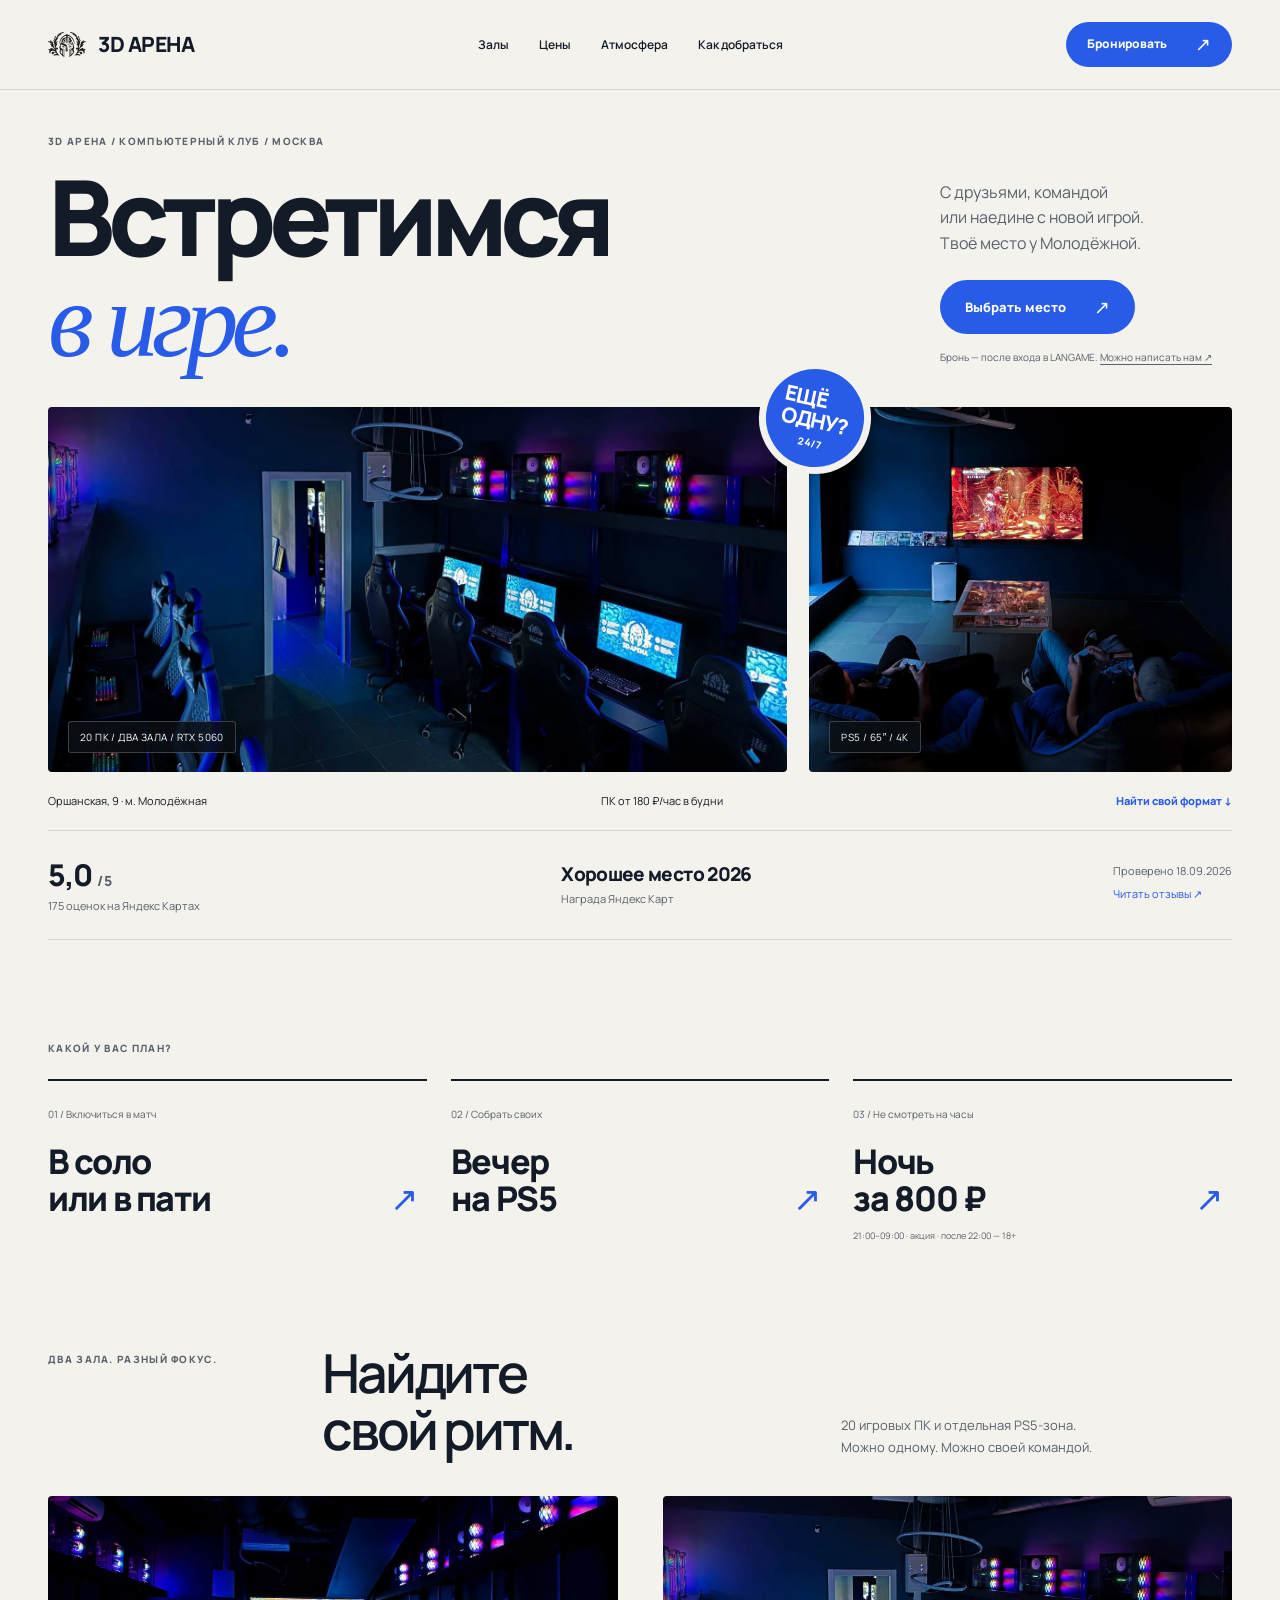
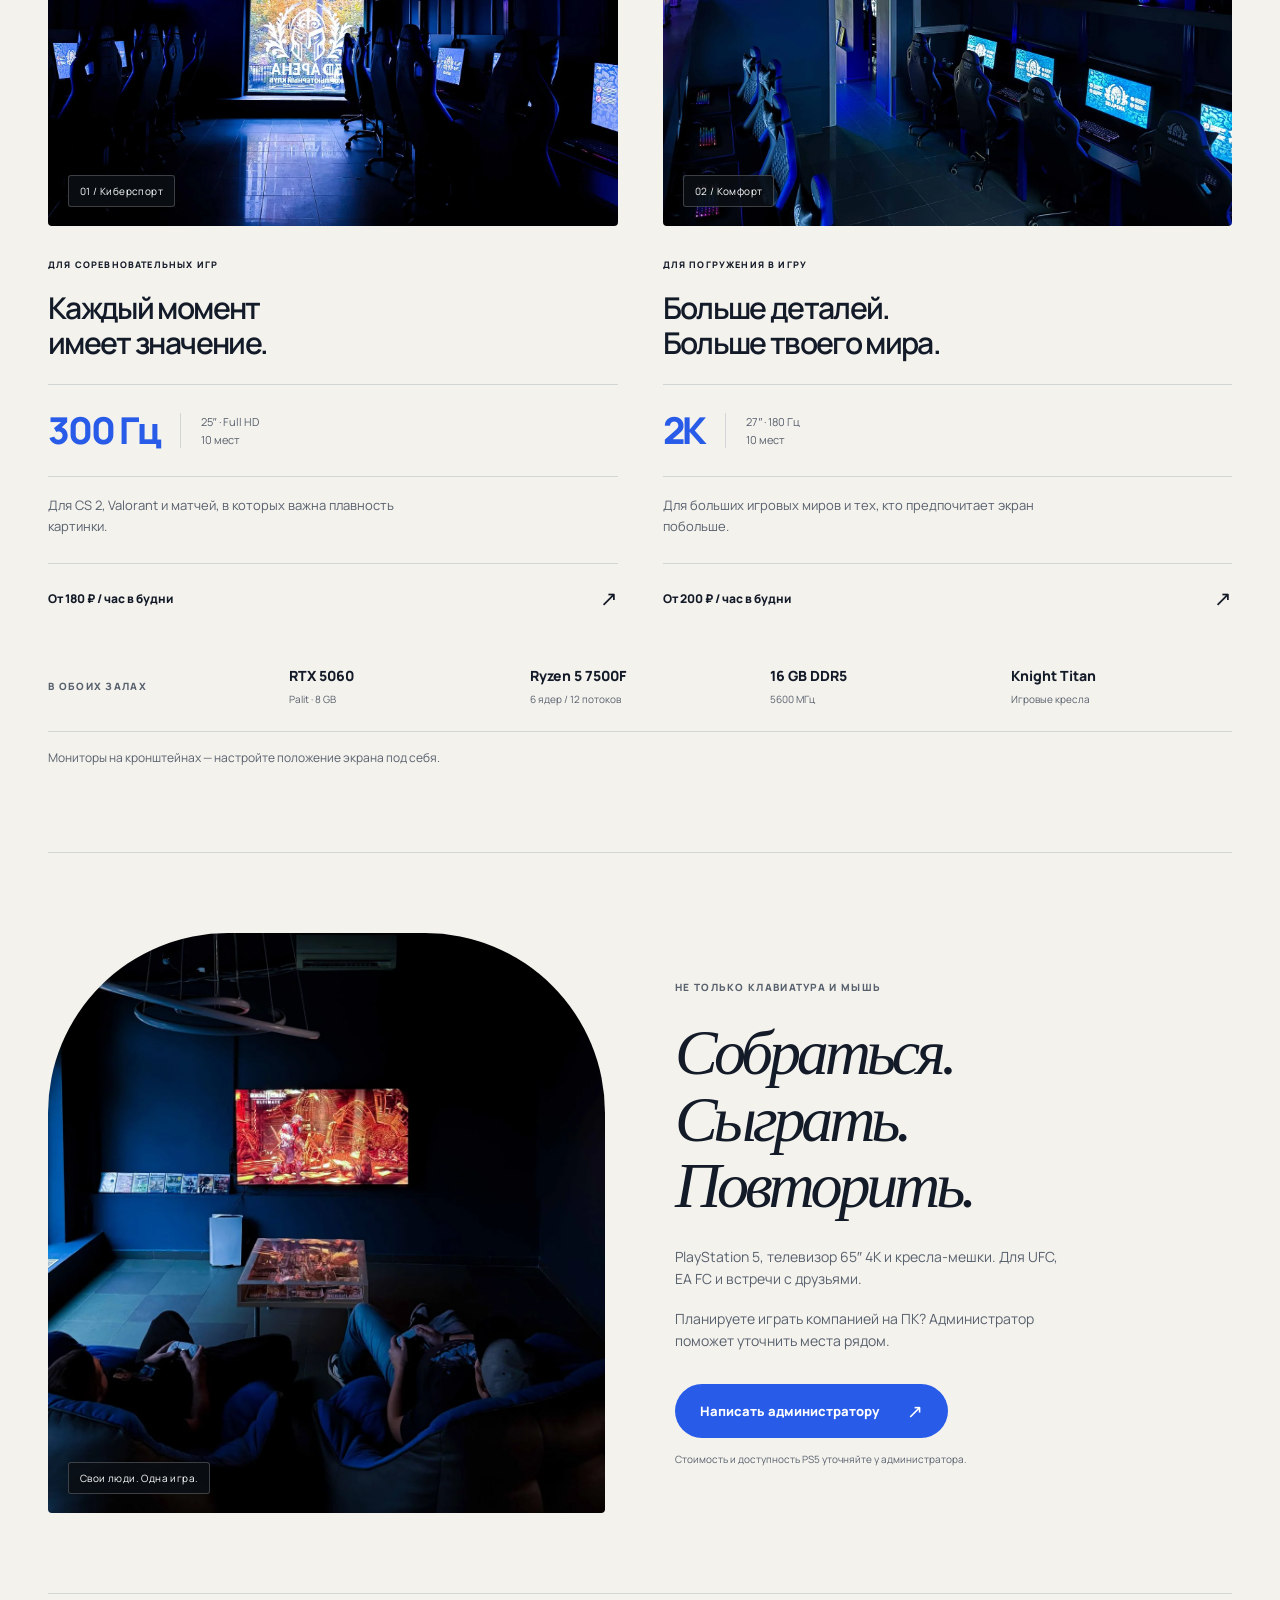
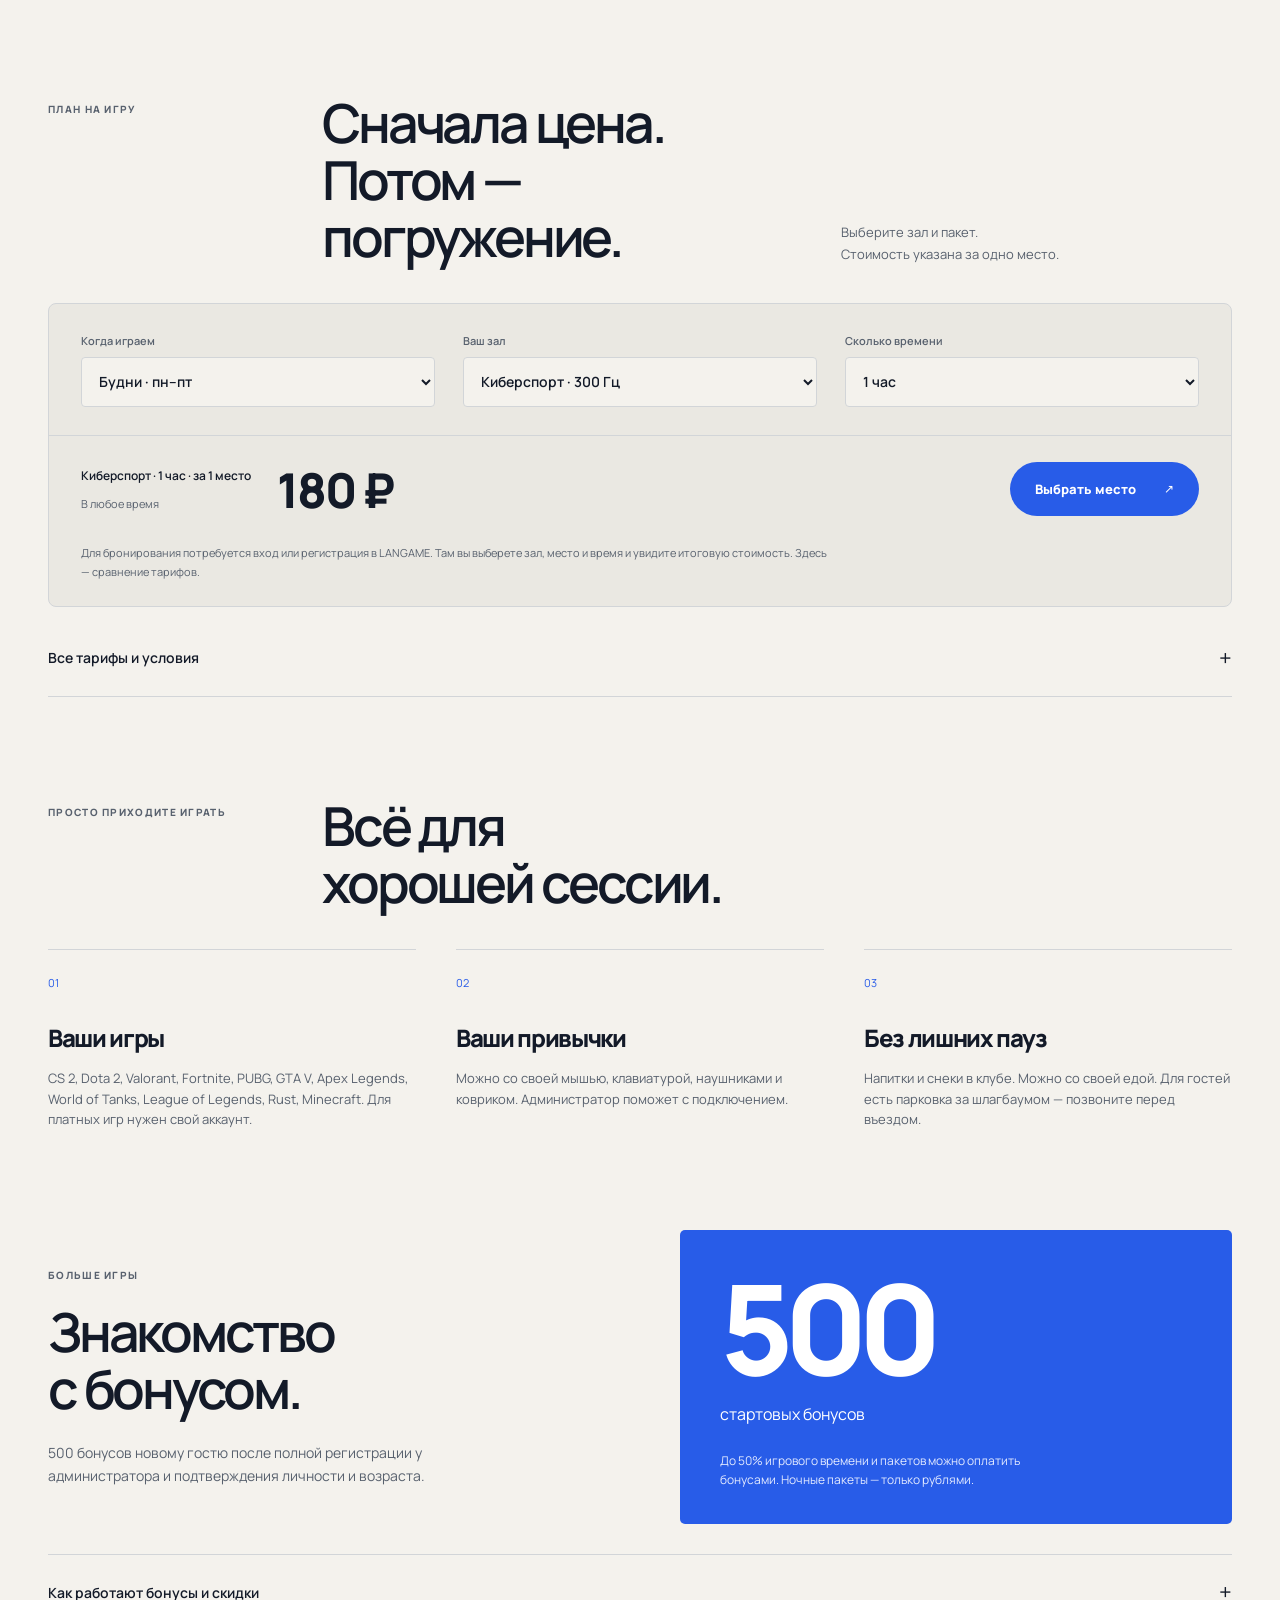
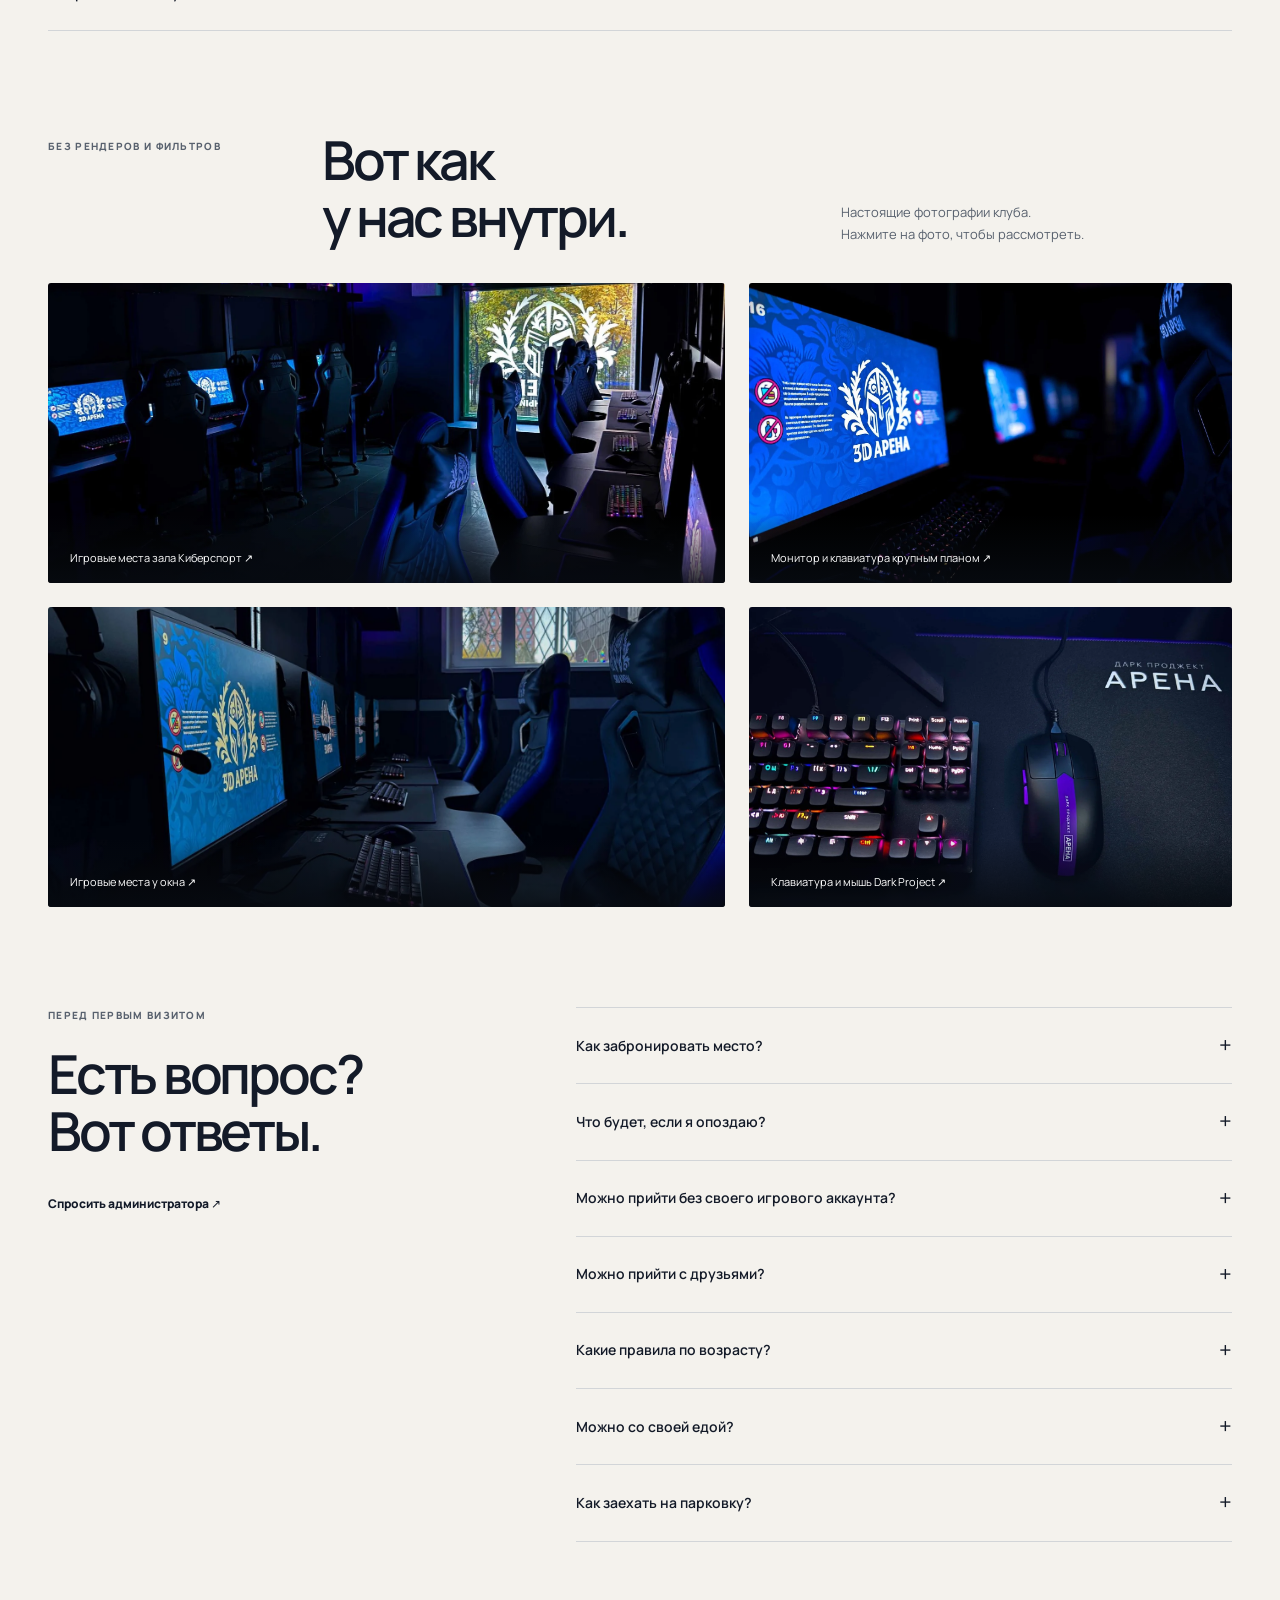
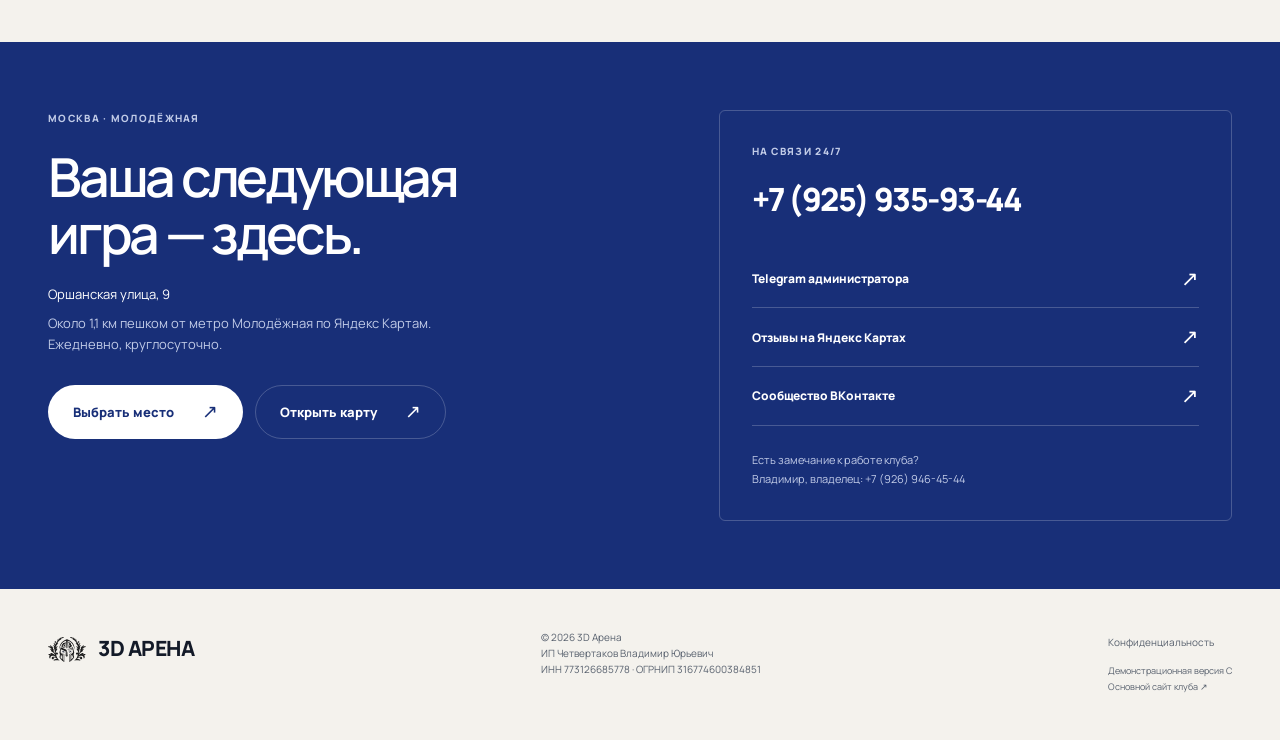
==== commit 1a97c271: "Add verified guest rating, award and club social evidence" ====
--- a/index.html
+++ b/index.html
@@ -1 +1 @@
-<!doctype html><html lang="ru"><head><meta charset="utf-8"><meta name="viewport" content="width=device-width, initial-scale=1"><meta name="robots" content="noindex, nofollow"><title>3D Арена — встретимся в игре</title><meta name="description" content="Компьютерный клуб 3D Арена у метро Молодёжная. Два зала, RTX 5060, PS5. Оршанская, 9. Круглосуточно."><meta name="theme-color" content="#f3f1eb"><link rel="icon" href="assets/mark.svg" type="image/svg+xml"><link rel="stylesheet" href="styles.css?v=20260918-5"><script defer src="config.js"></script><script defer src="pricing.js"></script><script defer src="attribution.js"></script><script defer src="app.js?v=20260918-5"></script></head><body class="social" data-variant="C"><a class="skip" href="#main">К содержанию</a><header class="header"><a href="./" class="brand" aria-label="3D Арена — главная"><img src="assets/mark.svg" alt="" width="40" height="40"><span>3D АРЕНА</span></a><nav aria-label="Основная навигация"><button class="menu-button" aria-expanded="false" aria-controls="nav-links">Меню <span aria-hidden="true">☰</span></button><div class="nav-links" id="nav-links"><a href="#spaces">Залы</a><a href="#prices">Цены</a><a href="#gallery">Атмосфера</a><a href="#contacts">Как добраться</a></div></nav><a class="button primary header-cta" href="https://langame.ru/799456996_computerniy_club_3d-arena_moskva/booking" data-booking data-track="langame_booking" data-placement="header">Бронировать<span aria-hidden="true">↗</span></a></header><main id="main"><section class="hero-social wrap"><div class="social-hero-heading"><p class="eyebrow">3D АРЕНА / КОМПЬЮТЕРНЫЙ КЛУБ / МОСКВА</p><div class="title-row"><h1>Встретимся<br><em>в игре.</em></h1><div><p>С друзьями, командой<br>или наедине с новой игрой.<br>Твоё место у Молодёжной.</p><a class="button primary" href="https://langame.ru/799456996_computerniy_club_3d-arena_moskva/booking" data-booking data-track="langame_booking" data-placement="hero">Выбрать место<span aria-hidden="true">↗</span></a><p class="booking-note">Бронь — после входа в LANGAME. <a href="https://t.me/IIIDArena" data-track="booking_telegram">Можно написать нам ↗</a></p></div></div></div><div class="photo-story"><div class="story-wide"><img class="" src="assets/hall-15.webp" alt="Игровой зал Комфорт в 3D Арене" width="1600" height="1200" loading="eager" decoding="async" fetchpriority=high><span class="image-tag">20 ПК / ДВА ЗАЛА / RTX 5060</span></div><div class="story-side"><img class="" src="assets/hall-12.webp" alt="Зона PlayStation 5 для встречи с друзьями" width="1600" height="1200" loading="eager" decoding="async" fetchpriority=high><span class="image-tag">PS5 / 65″ / 4K</span></div><div class="round-label" aria-hidden="true">ЕЩЁ<br>ОДНУ?<span>24/7</span></div></div><div class="social-caption"><span>Оршанская, 9 · м. Молодёжная</span><span>ПК от 180 ₽/час в будни</span><a href="#spaces">Найти свой формат ↓</a></div></section><section class="wrap scenarios"><p class="eyebrow">Какой у вас план?</p><div><a href="#spaces"><span>01 / Включиться в матч</span><strong>В соло<br>или в пати <i>↗</i></strong></a><a href="#together"><span>02 / Собрать своих</span><strong>Вечер<br>на PS5 <i>↗</i></strong></a><a href="#prices"><span>03 / Не смотреть на часы</span><strong>Ночь<br>за 800 ₽ <i>↗</i></strong><small>21:00–09:00 · акция · после 22:00 — 18+</small></a></div></section><section class="wrap spaces" id="spaces"><div class="section-top"><p class="eyebrow">Два зала. Разный фокус.</p><h2>Найдите<br>свой ритм.</h2><p>20 игровых ПК и отдельная PS5-зона.<br>Можно одному. Можно своей командой.</p></div><div class="space-grid"><article class="space-card"><div class="space-image"><img class="" src="assets/hall-01.webp" alt="Зал Киберспорт: ряды игровых компьютеров в 3D Арене" width="1600" height="1200" loading="lazy" decoding="async" ><span class="image-tag">01 / Киберспорт</span></div><div class="space-copy"><span class="eyebrow">Для соревновательных игр</span><h3>Каждый момент<br>имеет значение.</h3><div class="spec-line"><strong>300 Гц</strong><span>25″ · Full HD<br>10 мест</span></div><p>Для CS 2, Valorant и матчей, в которых важна плавность картинки.</p><a class="text-link" href="#prices" data-choose-hall="esports">От 180 ₽ / час в будни <span>↗</span></a></div></article><article class="space-card"><div class="space-image"><img class="" src="assets/hall-15.webp" alt="Зал Комфорт: игровые места с большими мониторами" width="1600" height="1200" loading="lazy" decoding="async" ><span class="image-tag">02 / Комфорт</span></div><div class="space-copy"><span class="eyebrow">Для погружения в игру</span><h3>Больше деталей.<br>Больше твоего мира.</h3><div class="spec-line"><strong>2K</strong><span>27″ · 180 Гц<br>10 мест</span></div><p>Для больших игровых миров и тех, кто предпочитает экран побольше.</p><a class="text-link" href="#prices" data-choose-hall="comfort">От 200 ₽ / час в будни <span>↗</span></a></div></article></div><div class="hardware"><p class="eyebrow">В обоих залах</p><div><strong>RTX 5060</strong><span>Palit · 8 GB</span></div><div><strong>Ryzen 5 7500F</strong><span>6 ядер / 12 потоков</span></div><div><strong>16 GB DDR5</strong><span>5600 МГц</span></div><div><strong>Knight Titan</strong><span>Игровые кресла</span></div></div></section><section class="social-section wrap" id="together"><div class="social-photo"><img class="" src="assets/hall-12.webp" alt="Друзья играют на PlayStation 5 в зоне с креслами-мешками" width="1600" height="1200" loading="lazy" decoding="async" ><span class="image-tag">Свои люди. Одна игра.</span></div><div class="social-copy"><p class="eyebrow">Не только клавиатура и мышь</p><h2>Собраться.<br>Сыграть.<br>Повторить.</h2><p>PlayStation 5, телевизор 65″ 4K и кресла-мешки. Для UFC, EA FC и встречи с друзьями.</p><p>Планируете играть компанией на ПК? Администратор поможет уточнить места рядом.</p><a class="button primary" href="https://t.me/IIIDArena" data-track="booking_telegram">Написать администратору <span>↗</span></a><small>Стоимость и доступность PS5 уточняйте у администратора.</small></div></section><section class="picker-section wrap" id="prices"><div class="section-top"><p class="eyebrow">План на игру</p><h2>Сначала цена.<br>Потом — погружение.</h2><p>Выберите зал и пакет.<br>Стоимость указана за одно место.</p></div><div id="price-picker" class="price-picker" hidden><div class="picker-controls"><label>Когда играем<select name="day"><option value="weekday">Будни · пн–пт</option><option value="weekend">Выходные · сб–вс</option></select></label><label>Ваш зал<select name="hall"><option value="esports">Киберспорт · 300 Гц</option><option value="comfort">Комфорт · 2K</option></select></label><label>Сколько времени<select name="pack"><option value="hour">1 час</option><option value="three">3 часа</option><option value="six">6 часов</option><option value="night">Ночь · 21:00–09:00</option><option value="morning">Утро · 08:00–13:00</option></select></label></div><div class="quote" aria-live="polite" aria-atomic="true"><div><span id="quote-label">Киберспорт · 1 час · за 1 место</span><strong id="quote-price">180 ₽</strong><small id="quote-condition">В любое время</small></div><a class="button primary" href="https://langame.ru/799456996_computerniy_club_3d-arena_moskva/booking" data-booking data-track="langame_booking" data-placement="price_picker">Выбрать место<span aria-hidden="true">↗</span></a></div><p class="fine">Для бронирования потребуется вход или регистрация в LANGAME. Там вы выберете зал, место и время и увидите итоговую стоимость. Здесь — сравнение тарифов.</p></div><details class="all-prices"><summary>Все тарифы и условия <span aria-hidden="true">+</span></summary><div class="table-scroll"><table><caption>Цена за одно место, ₽</caption><thead><tr><th scope="col">День / зал</th><th scope="col">1 час</th><th scope="col">3 часа</th><th scope="col">6 часов</th><th scope="col">Ночь*</th><th scope="col">Утро**</th></tr></thead><tbody><tr><th scope="row">Будни · Киберспорт</th><td>180</td><td>490</td><td>870</td><td>800</td><td>540</td></tr><tr><th scope="row">Будни · Комфорт</th><td>200</td><td>540</td><td>960</td><td>800</td><td>600</td></tr><tr><th scope="row">Выходные · Киберспорт</th><td>200</td><td>540</td><td>960</td><td>800</td><td>600</td></tr><tr><th scope="row">Выходные · Комфорт</th><td>220</td><td>600</td><td>1 060</td><td>800</td><td>660</td></tr></tbody></table></div><p class="fine">* Ночь 21:00–09:00: акция 800 ₽ вместо базовой цены. Базовая цена: Киберспорт 1 080 / 1 190 ₽, Комфорт 1 190 / 1 310 ₽ (будни / выходные). Ночной пакет оплачивается рублями. После 22:00 — 18+.</p><p class="fine">** Утро 08:00–13:00. Будни — понедельник–пятница; выходные — суббота–воскресенье. Условия акций и тариф на дату посещения уточняйте в LANGAME или у администратора.</p></details><noscript><p>Для сравнения цен откройте «Все тарифы и условия» выше.</p></noscript></section><section class="wrap visit"><div class="section-top"><p class="eyebrow">Просто приходите играть</p><h2>Всё для<br>хорошей сессии.</h2></div><div class="benefit-grid"><article><span class="number">01</span><h3>Ваши игры</h3><p>CS 2, Dota 2, Valorant, Fortnite, PUBG, GTA V, Apex Legends, World of Tanks, League of Legends, Rust, Minecraft. Для платных игр нужен свой аккаунт.</p></article><article><span class="number">02</span><h3>Ваши привычки</h3><p>Можно со своей мышью, клавиатурой, наушниками и ковриком. Администратор поможет с подключением.</p></article><article><span class="number">03</span><h3>Без лишних пауз</h3><p>Напитки и снеки в клубе. Можно со своей едой. Для гостей есть парковка за шлагбаумом — позвоните перед въездом.</p></article></div></section><section class="wrap promos" id="offers"><div class="offer-head"><p class="eyebrow">Больше игры</p><h2>Знакомство<br>с бонусом.</h2><p>500 бонусов новому гостю после полной регистрации у администратора и подтверждения личности и возраста.</p></div><div class="offer-number"><strong>500</strong><span>стартовых бонусов</span><p>До 50% игрового времени и пакетов можно оплатить бонусами. Ночные пакеты — только рублями.</p></div><details><summary>Как работают бонусы и скидки <span>+</span></summary><div class="bonus-grid"><div><h3>Приглашайте друзей</h3><p>100 бонусов за нового гостя. Ещё по 100 бонусов за подписку на Telegram и VK после подтверждения администратору.</p></div><div><h3>За разовое пополнение</h3><p>От 1 000 ₽ → +150 бонусов<br>От 2 000 ₽ → +350<br>От 3 000 ₽ → +600<br>От 4 000 ₽ → +900<br>От 5 000 ₽ → +1 250</p></div><div><h3>Накопительная скидка</h3><p>От 5 000 ₽ → 1%<br>От 10 001 ₽ → 2%<br>От 20 001 ₽ → 3%<br>От 30 001 ₽ → 4%<br>От 40 001 ₽ → 5%</p></div></div><p class="fine">Каждая акция действует отдельно. Текущие условия уточняйте у администратора. Для активации стартовых бонусов нужен документ для подтверждения личности и возраста.</p><a class="text-link" href="https://t.me/IIIDArena" data-track="booking_telegram">Уточнить условия <span>↗</span></a></details></section><section class="wrap gallery" id="gallery"><div class="section-top"><p class="eyebrow">Без рендеров и фильтров</p><h2>Вот как<br>у нас внутри.</h2><p>Настоящие фотографии клуба.<br>Нажмите на фото, чтобы рассмотреть.</p></div><div class="gallery-grid"><a href="assets/hall-03.webp" data-photo><img class="" src="assets/hall-03.webp" alt="Игровые места зала Киберспорт" width="1600" height="1200" loading="lazy" decoding="async" ><span>Игровые места зала Киберспорт ↗</span></a><a href="assets/hall-07.webp" data-photo><img class="" src="assets/hall-07.webp" alt="Монитор и клавиатура крупным планом" width="1600" height="1200" loading="lazy" decoding="async" ><span>Монитор и клавиатура крупным планом ↗</span></a><a href="assets/hall-13.webp" data-photo><img class="" src="assets/hall-13.webp" alt="Игровые места у окна" width="1600" height="1200" loading="lazy" decoding="async" ><span>Игровые места у окна ↗</span></a><a href="assets/hall-14.webp" data-photo><img class="" src="assets/hall-14.webp" alt="Клавиатура и мышь Dark Project" width="1600" height="1200" loading="lazy" decoding="async" ><span>Клавиатура и мышь Dark Project ↗</span></a></div></section><section class="wrap faq" id="faq"><div><p class="eyebrow">Перед первым визитом</p><h2>Есть вопрос?<br>Вот ответы.</h2><a class="text-link" href="https://t.me/IIIDArena" data-track="booking_telegram">Спросить администратора ↗</a></div><div><details><summary>Как забронировать место?<span aria-hidden="true">+</span></summary><p>Нажмите «Выбрать место»: откроется LANGAME. Войдите или зарегистрируйтесь, затем выберите зал, компьютер и время. Итоговая стоимость и наличие мест показываются в системе бронирования.</p></details><details><summary>Что будет, если я опоздаю?<span aria-hidden="true">+</span></summary><p>Оплаченная бронь сохраняется до конца забронированного времени. Бронь до оплаты — 15 минут. Если задерживаетесь, предупредите администратора.</p></details><details><summary>Можно прийти без своего игрового аккаунта?<span aria-hidden="true">+</span></summary><p>Для бесплатных игр, включая CS 2 и Dota 2, есть гостевые аккаунты. Для платных игр используйте свой аккаунт.</p></details><details><summary>Можно прийти с друзьями?<span aria-hidden="true">+</span></summary><p>Да. В каждом зале 10 мест. До приезда выберите соседние места в LANGAME или уточните наличие у администратора.</p></details><details><summary>Какие правила по возрасту?<span aria-hidden="true">+</span></summary><p>На сайте клуба указан режим 18+ после 22:00. Для регистрации и подтверждения возраста возьмите документ. Условия дневного посещения уточняйте у администратора.</p></details><details><summary>Можно со своей едой?<span aria-hidden="true">+</span></summary><p>Да. В клубе также есть напитки, снеки, микроволновка и гриль для сэндвичей.</p></details><details><summary>Как заехать на парковку?<span aria-hidden="true">+</span></summary><p>Парковка для гостей находится во дворе за шлагбаумом. Позвоните +7 (925) 935-93-44: администратор подскажет, как заехать. Наличие свободного места уточняйте перед приездом.</p></details></div></section><section class="contacts" id="contacts"><div class="wrap contacts-grid"><div><p class="eyebrow">Москва · Молодёжная</p><h2>Ваша следующая<br>игра — здесь.</h2><p class="address">Оршанская улица, 9</p><p>Рядом с метро Молодёжная.<br>Ежедневно, круглосуточно.</p><div class="actions"><a class="button primary" href="https://langame.ru/799456996_computerniy_club_3d-arena_moskva/booking" data-booking data-track="langame_booking" data-placement="contacts">Выбрать место<span aria-hidden="true">↗</span></a><a class="button secondary" href="https://yandex.ru/maps/org/3d_arena/107910722858/" data-track="route_click">Открыть карту <span>↗</span></a></div></div><div class="contact-card"><p class="eyebrow">На связи 24/7</p><a class="phone" href="tel:+79259359344" data-track="booking_call">+7 (925) 935-93-44</a><a class="text-link" href="https://t.me/IIIDArena" data-track="booking_telegram">Telegram администратора <span>↗</span></a><a class="text-link" href="https://yandex.ru/maps/org/3d_arena/107910722858/" data-track="reviews_click">Отзывы на Яндекс Картах <span>↗</span></a><a class="text-link" href="https://vk.com/3d_arena">Сообщество ВКонтакте <span>↗</span></a><p class="fine">Есть замечание к работе клуба?<br>Владимир, владелец: <a href="tel:+79269464544">+7 (926) 946-45-44</a></p></div></div></section></main><footer class="wrap footer"><a class="brand" href="./"><img src="assets/mark.svg" alt="" width="36" height="36"><span>3D АРЕНА</span></a><p>© 2026 3D Арена<br>ИП Четвертаков Владимир Юрьевич<br>ИНН 773126685778 · ОГРНИП 316774600384851</p><div><a href="privacy.html">Конфиденциальность</a><p class="fine">Демонстрационная версия C<br><a href="https://3d-arena.ru/">Основной сайт клуба ↗</a></p></div></footer><div class="mobile-bar"><a href="#prices">Тарифы</a><a class="button primary" href="https://langame.ru/799456996_computerniy_club_3d-arena_moskva/booking" data-booking data-track="langame_booking" data-placement="mobile_bar">Выбрать место<span aria-hidden="true">↗</span></a></div><dialog id="photo-dialog"><button aria-label="Закрыть фотографию">Закрыть ×</button><img alt="" width="1600" height="1200"><p></p></dialog></body></html>+<!doctype html><html lang="ru"><head><meta charset="utf-8"><meta name="viewport" content="width=device-width, initial-scale=1"><meta name="robots" content="noindex, nofollow"><title>3D Арена — встретимся в игре</title><meta name="description" content="Компьютерный клуб 3D Арена у метро Молодёжная. Два зала, RTX 5060, PS5. Оршанская, 9. Круглосуточно."><meta name="theme-color" content="#f3f1eb"><link rel="icon" href="assets/mark.svg" type="image/svg+xml"><link rel="stylesheet" href="styles.css?v=20260918-6"><script defer src="config.js"></script><script defer src="pricing.js"></script><script defer src="attribution.js"></script><script defer src="app.js?v=20260918-5"></script></head><body class="social" data-variant="C"><a class="skip" href="#main">К содержанию</a><header class="header"><a href="./" class="brand" aria-label="3D Арена — главная"><img src="assets/mark.svg" alt="" width="40" height="40"><span>3D АРЕНА</span></a><nav aria-label="Основная навигация"><button class="menu-button" aria-expanded="false" aria-controls="nav-links">Меню <span aria-hidden="true">☰</span></button><div class="nav-links" id="nav-links"><a href="#spaces">Залы</a><a href="#prices">Цены</a><a href="#gallery">Атмосфера</a><a href="#contacts">Как добраться</a></div></nav><a class="button primary header-cta" href="https://langame.ru/799456996_computerniy_club_3d-arena_moskva/booking" data-booking data-track="langame_booking" data-placement="header">Бронировать<span aria-hidden="true">↗</span></a></header><main id="main"><section class="hero-social wrap"><div class="social-hero-heading"><p class="eyebrow">3D АРЕНА / КОМПЬЮТЕРНЫЙ КЛУБ / МОСКВА</p><div class="title-row"><h1>Встретимся<br><em>в игре.</em></h1><div><p>С друзьями, командой<br>или наедине с новой игрой.<br>Твоё место у Молодёжной.</p><a class="button primary" href="https://langame.ru/799456996_computerniy_club_3d-arena_moskva/booking" data-booking data-track="langame_booking" data-placement="hero">Выбрать место<span aria-hidden="true">↗</span></a><p class="booking-note">Бронь — после входа в LANGAME. <a href="https://t.me/IIIDArena" data-track="booking_telegram">Можно написать нам ↗</a></p></div></div></div><div class="photo-story"><div class="story-wide"><img class="" src="assets/hall-15.webp" alt="Игровой зал Комфорт в 3D Арене" width="1600" height="1200" loading="eager" decoding="async" fetchpriority=high><span class="image-tag">20 ПК / ДВА ЗАЛА / RTX 5060</span></div><div class="story-side"><img class="" src="assets/hall-12.webp" alt="Зона PlayStation 5 для встречи с друзьями" width="1600" height="1200" loading="eager" decoding="async" fetchpriority=high><span class="image-tag">PS5 / 65″ / 4K</span></div><div class="round-label" aria-hidden="true">ЕЩЁ<br>ОДНУ?<span>24/7</span></div></div><div class="social-caption"><span>Оршанская, 9 · м. Молодёжная</span><span>ПК от 180 ₽/час в будни</span><a href="#spaces">Найти свой формат ↓</a></div></section><aside class="trust-strip wrap" aria-label="Оценки гостей"><a href="https://yandex.ru/maps/org/3d_arena/107910722858/" data-track="reviews_click"><strong>5,0 <span>/ 5</span></strong><span>175 оценок на Яндекс Картах</span></a><div><strong>Хорошее место 2026</strong><span>Награда Яндекс Карт</span></div><p>Проверено 18.09.2026<br><a href="https://yandex.ru/maps/org/3d_arena/107910722858/" data-track="reviews_click">Читать отзывы ↗</a></p></aside><section class="wrap scenarios"><p class="eyebrow">Какой у вас план?</p><div><a href="#spaces"><span>01 / Включиться в матч</span><strong>В соло<br>или в пати <i>↗</i></strong></a><a href="#together"><span>02 / Собрать своих</span><strong>Вечер<br>на PS5 <i>↗</i></strong></a><a href="#prices"><span>03 / Не смотреть на часы</span><strong>Ночь<br>за 800 ₽ <i>↗</i></strong><small>21:00–09:00 · акция · после 22:00 — 18+</small></a></div></section><section class="wrap spaces" id="spaces"><div class="section-top"><p class="eyebrow">Два зала. Разный фокус.</p><h2>Найдите<br>свой ритм.</h2><p>20 игровых ПК и отдельная PS5-зона.<br>Можно одному. Можно своей командой.</p></div><div class="space-grid"><article class="space-card"><div class="space-image"><img class="" src="assets/hall-01.webp" alt="Зал Киберспорт: ряды игровых компьютеров в 3D Арене" width="1600" height="1200" loading="lazy" decoding="async" ><span class="image-tag">01 / Киберспорт</span></div><div class="space-copy"><span class="eyebrow">Для соревновательных игр</span><h3>Каждый момент<br>имеет значение.</h3><div class="spec-line"><strong>300 Гц</strong><span>25″ · Full HD<br>10 мест</span></div><p>Для CS 2, Valorant и матчей, в которых важна плавность картинки.</p><a class="text-link" href="#prices" data-choose-hall="esports">От 180 ₽ / час в будни <span>↗</span></a></div></article><article class="space-card"><div class="space-image"><img class="" src="assets/hall-15.webp" alt="Зал Комфорт: игровые места с большими мониторами" width="1600" height="1200" loading="lazy" decoding="async" ><span class="image-tag">02 / Комфорт</span></div><div class="space-copy"><span class="eyebrow">Для погружения в игру</span><h3>Больше деталей.<br>Больше твоего мира.</h3><div class="spec-line"><strong>2K</strong><span>27″ · 180 Гц<br>10 мест</span></div><p>Для больших игровых миров и тех, кто предпочитает экран побольше.</p><a class="text-link" href="#prices" data-choose-hall="comfort">От 200 ₽ / час в будни <span>↗</span></a></div></article></div><div class="hardware"><p class="eyebrow">В обоих залах</p><div><strong>RTX 5060</strong><span>Palit · 8 GB</span></div><div><strong>Ryzen 5 7500F</strong><span>6 ядер / 12 потоков</span></div><div><strong>16 GB DDR5</strong><span>5600 МГц</span></div><div><strong>Knight Titan</strong><span>Игровые кресла</span></div></div><p class="hardware-note">Мониторы на кронштейнах — настройте положение экрана под себя.</p></section><section class="social-section wrap" id="together"><div class="social-photo"><img class="" src="assets/hall-12.webp" alt="Друзья играют на PlayStation 5 в зоне с креслами-мешками" width="1600" height="1200" loading="lazy" decoding="async" ><span class="image-tag">Свои люди. Одна игра.</span></div><div class="social-copy"><p class="eyebrow">Не только клавиатура и мышь</p><h2>Собраться.<br>Сыграть.<br>Повторить.</h2><p>PlayStation 5, телевизор 65″ 4K и кресла-мешки. Для UFC, EA FC и встречи с друзьями.</p><p>Планируете играть компанией на ПК? Администратор поможет уточнить места рядом.</p><a class="button primary" href="https://t.me/IIIDArena" data-track="booking_telegram">Написать администратору <span>↗</span></a><small>Стоимость и доступность PS5 уточняйте у администратора.</small></div></section><section class="picker-section wrap" id="prices"><div class="section-top"><p class="eyebrow">План на игру</p><h2>Сначала цена.<br>Потом — погружение.</h2><p>Выберите зал и пакет.<br>Стоимость указана за одно место.</p></div><div id="price-picker" class="price-picker" hidden><div class="picker-controls"><label>Когда играем<select name="day"><option value="weekday">Будни · пн–пт</option><option value="weekend">Выходные · сб–вс</option></select></label><label>Ваш зал<select name="hall"><option value="esports">Киберспорт · 300 Гц</option><option value="comfort">Комфорт · 2K</option></select></label><label>Сколько времени<select name="pack"><option value="hour">1 час</option><option value="three">3 часа</option><option value="six">6 часов</option><option value="night">Ночь · 21:00–09:00</option><option value="morning">Утро · 08:00–13:00</option></select></label></div><div class="quote" aria-live="polite" aria-atomic="true"><div><span id="quote-label">Киберспорт · 1 час · за 1 место</span><strong id="quote-price">180 ₽</strong><small id="quote-condition">В любое время</small></div><a class="button primary" href="https://langame.ru/799456996_computerniy_club_3d-arena_moskva/booking" data-booking data-track="langame_booking" data-placement="price_picker">Выбрать место<span aria-hidden="true">↗</span></a></div><p class="fine">Для бронирования потребуется вход или регистрация в LANGAME. Там вы выберете зал, место и время и увидите итоговую стоимость. Здесь — сравнение тарифов.</p></div><details class="all-prices"><summary>Все тарифы и условия <span aria-hidden="true">+</span></summary><div class="table-scroll"><table><caption>Цена за одно место, ₽</caption><thead><tr><th scope="col">День / зал</th><th scope="col">1 час</th><th scope="col">3 часа</th><th scope="col">6 часов</th><th scope="col">Ночь*</th><th scope="col">Утро**</th></tr></thead><tbody><tr><th scope="row">Будни · Киберспорт</th><td>180</td><td>490</td><td>870</td><td>800</td><td>540</td></tr><tr><th scope="row">Будни · Комфорт</th><td>200</td><td>540</td><td>960</td><td>800</td><td>600</td></tr><tr><th scope="row">Выходные · Киберспорт</th><td>200</td><td>540</td><td>960</td><td>800</td><td>600</td></tr><tr><th scope="row">Выходные · Комфорт</th><td>220</td><td>600</td><td>1 060</td><td>800</td><td>660</td></tr></tbody></table></div><p class="fine">* Ночь 21:00–09:00: акция 800 ₽ вместо базовой цены. Базовая цена: Киберспорт 1 080 / 1 190 ₽, Комфорт 1 190 / 1 310 ₽ (будни / выходные). Ночной пакет оплачивается рублями. После 22:00 — 18+.</p><p class="fine">** Утро 08:00–13:00. Будни — понедельник–пятница; выходные — суббота–воскресенье. Условия акций и тариф на дату посещения уточняйте в LANGAME или у администратора.</p></details><noscript><p>Для сравнения цен откройте «Все тарифы и условия» выше.</p></noscript></section><section class="wrap visit"><div class="section-top"><p class="eyebrow">Просто приходите играть</p><h2>Всё для<br>хорошей сессии.</h2></div><div class="benefit-grid"><article><span class="number">01</span><h3>Ваши игры</h3><p>CS 2, Dota 2, Valorant, Fortnite, PUBG, GTA V, Apex Legends, World of Tanks, League of Legends, Rust, Minecraft. Для платных игр нужен свой аккаунт.</p></article><article><span class="number">02</span><h3>Ваши привычки</h3><p>Можно со своей мышью, клавиатурой, наушниками и ковриком. Администратор поможет с подключением.</p></article><article><span class="number">03</span><h3>Без лишних пауз</h3><p>Напитки и снеки в клубе. Можно со своей едой. Для гостей есть парковка за шлагбаумом — позвоните перед въездом.</p></article></div></section><section class="wrap promos" id="offers"><div class="offer-head"><p class="eyebrow">Больше игры</p><h2>Знакомство<br>с бонусом.</h2><p>500 бонусов новому гостю после полной регистрации у администратора и подтверждения личности и возраста.</p></div><div class="offer-number"><strong>500</strong><span>стартовых бонусов</span><p>До 50% игрового времени и пакетов можно оплатить бонусами. Ночные пакеты — только рублями.</p></div><details><summary>Как работают бонусы и скидки <span>+</span></summary><div class="bonus-grid"><div><h3>Приглашайте друзей</h3><p>100 бонусов за нового гостя. Ещё по 100 бонусов за подписку на Telegram и VK после подтверждения администратору.</p></div><div><h3>За разовое пополнение</h3><p>От 1 000 ₽ → +150 бонусов<br>От 2 000 ₽ → +350<br>От 3 000 ₽ → +600<br>От 4 000 ₽ → +900<br>От 5 000 ₽ → +1 250</p></div><div><h3>Накопительная скидка</h3><p>От 5 000 ₽ → 1%<br>От 10 001 ₽ → 2%<br>От 20 001 ₽ → 3%<br>От 30 001 ₽ → 4%<br>От 40 001 ₽ → 5%</p></div></div><p class="fine">Каждая акция действует отдельно. Текущие условия уточняйте у администратора. Для активации стартовых бонусов нужен документ для подтверждения личности и возраста.</p><a class="text-link" href="https://t.me/IIIDArena" data-track="booking_telegram">Уточнить условия <span>↗</span></a></details></section><section class="wrap gallery" id="gallery"><div class="section-top"><p class="eyebrow">Без рендеров и фильтров</p><h2>Вот как<br>у нас внутри.</h2><p>Настоящие фотографии клуба.<br>Нажмите на фото, чтобы рассмотреть.</p></div><div class="gallery-grid"><a href="assets/hall-03.webp" data-photo><img class="" src="assets/hall-03.webp" alt="Игровые места зала Киберспорт" width="1600" height="1200" loading="lazy" decoding="async" ><span>Игровые места зала Киберспорт ↗</span></a><a href="assets/hall-07.webp" data-photo><img class="" src="assets/hall-07.webp" alt="Монитор и клавиатура крупным планом" width="1600" height="1200" loading="lazy" decoding="async" ><span>Монитор и клавиатура крупным планом ↗</span></a><a href="assets/hall-13.webp" data-photo><img class="" src="assets/hall-13.webp" alt="Игровые места у окна" width="1600" height="1200" loading="lazy" decoding="async" ><span>Игровые места у окна ↗</span></a><a href="assets/hall-14.webp" data-photo><img class="" src="assets/hall-14.webp" alt="Клавиатура и мышь Dark Project" width="1600" height="1200" loading="lazy" decoding="async" ><span>Клавиатура и мышь Dark Project ↗</span></a></div></section><section class="wrap faq" id="faq"><div><p class="eyebrow">Перед первым визитом</p><h2>Есть вопрос?<br>Вот ответы.</h2><a class="text-link" href="https://t.me/IIIDArena" data-track="booking_telegram">Спросить администратора ↗</a></div><div><details><summary>Как забронировать место?<span aria-hidden="true">+</span></summary><p>Нажмите «Выбрать место»: откроется LANGAME. Войдите или зарегистрируйтесь, затем выберите зал, компьютер и время. Итоговая стоимость и наличие мест показываются в системе бронирования.</p></details><details><summary>Что будет, если я опоздаю?<span aria-hidden="true">+</span></summary><p>Оплаченная бронь сохраняется до конца забронированного времени. Бронь до оплаты — 15 минут. Если задерживаетесь, предупредите администратора.</p></details><details><summary>Можно прийти без своего игрового аккаунта?<span aria-hidden="true">+</span></summary><p>Для бесплатных игр, включая CS 2 и Dota 2, есть гостевые аккаунты. Для платных игр используйте свой аккаунт.</p></details><details><summary>Можно прийти с друзьями?<span aria-hidden="true">+</span></summary><p>Да. В каждом зале 10 мест. До приезда выберите соседние места в LANGAME или уточните наличие у администратора.</p></details><details><summary>Какие правила по возрасту?<span aria-hidden="true">+</span></summary><p>На сайте клуба указан режим 18+ после 22:00. Для регистрации и подтверждения возраста возьмите документ. Условия дневного посещения уточняйте у администратора.</p></details><details><summary>Можно со своей едой?<span aria-hidden="true">+</span></summary><p>Да. В клубе также есть напитки, снеки, микроволновка и гриль для сэндвичей.</p></details><details><summary>Как заехать на парковку?<span aria-hidden="true">+</span></summary><p>Парковка для гостей находится во дворе за шлагбаумом. Позвоните +7 (925) 935-93-44: администратор подскажет, как заехать. Наличие свободного места уточняйте перед приездом.</p></details></div></section><section class="contacts" id="contacts"><div class="wrap contacts-grid"><div><p class="eyebrow">Москва · Молодёжная</p><h2>Ваша следующая<br>игра — здесь.</h2><p class="address">Оршанская улица, 9</p><p>Около 1,1 км пешком от метро Молодёжная по Яндекс Картам.<br>Ежедневно, круглосуточно.</p><div class="actions"><a class="button primary" href="https://langame.ru/799456996_computerniy_club_3d-arena_moskva/booking" data-booking data-track="langame_booking" data-placement="contacts">Выбрать место<span aria-hidden="true">↗</span></a><a class="button secondary" href="https://yandex.ru/maps/org/3d_arena/107910722858/" data-track="route_click">Открыть карту <span>↗</span></a></div></div><div class="contact-card"><p class="eyebrow">На связи 24/7</p><a class="phone" href="tel:+79259359344" data-track="booking_call">+7 (925) 935-93-44</a><a class="text-link" href="https://t.me/IIIDArena" data-track="booking_telegram">Telegram администратора <span>↗</span></a><a class="text-link" href="https://yandex.ru/maps/org/3d_arena/107910722858/" data-track="reviews_click">Отзывы на Яндекс Картах <span>↗</span></a><a class="text-link" href="https://vk.com/3d_arena">Сообщество ВКонтакте <span>↗</span></a><p class="fine">Есть замечание к работе клуба?<br>Владимир, владелец: <a href="tel:+79269464544">+7 (926) 946-45-44</a></p></div></div></section></main><footer class="wrap footer"><a class="brand" href="./"><img src="assets/mark.svg" alt="" width="36" height="36"><span>3D АРЕНА</span></a><p>© 2026 3D Арена<br>ИП Четвертаков Владимир Юрьевич<br>ИНН 773126685778 · ОГРНИП 316774600384851</p><div><a href="privacy.html">Конфиденциальность</a><p class="fine">Демонстрационная версия C<br><a href="https://3d-arena.ru/">Основной сайт клуба ↗</a></p></div></footer><div class="mobile-bar"><a href="#prices">Тарифы</a><a class="button primary" href="https://langame.ru/799456996_computerniy_club_3d-arena_moskva/booking" data-booking data-track="langame_booking" data-placement="mobile_bar">Выбрать место<span aria-hidden="true">↗</span></a></div><dialog id="photo-dialog"><button aria-label="Закрыть фотографию">Закрыть ×</button><img alt="" width="1600" height="1200"><p></p></dialog></body></html>
--- a/styles.css
+++ b/styles.css
@@ -14,3 +14,6 @@
 .booking-note{font-size:10px!important;line-height:1.6;margin-top:15px!important;max-width:330px}.booking-note a{text-decoration:underline;text-underline-offset:3px}.title-row .booking-note{margin-bottom:0}.hero-copy .hero-location{margin-top:13px}
 
 @media(max-width:760px){.title-row>div{flex-wrap:wrap}.title-row .booking-note{flex-basis:100%;max-width:none;margin-top:0!important}}
+
+/* Verified public reputation, snapshot 2026-09-18. */
+.trust-strip{display:flex;align-items:center;justify-content:space-between;gap:22px;padding-block:24px;border-bottom:1px solid var(--line)}.trust-strip>a,.trust-strip>div{display:flex;flex-direction:column;gap:3px;min-width:0}.trust-strip strong{font-size:19px;line-height:1.3;letter-spacing:-.035em}.trust-strip>a>strong{font-size:30px}.trust-strip strong span{font-size:14px;color:var(--muted)}.trust-strip>a>span,.trust-strip>div>span,.trust-strip p{font-size:11px;color:var(--muted)}.trust-strip p a{color:var(--blue);display:inline-block;padding-block:5px}.hardware-note{font-size:12px;margin-top:16px}@media(max-width:600px){.trust-strip{flex-wrap:wrap;gap:18px}.trust-strip>p{flex-basis:100%;border-top:1px solid var(--line);padding-top:12px}.trust-strip strong{font-size:17px}}
